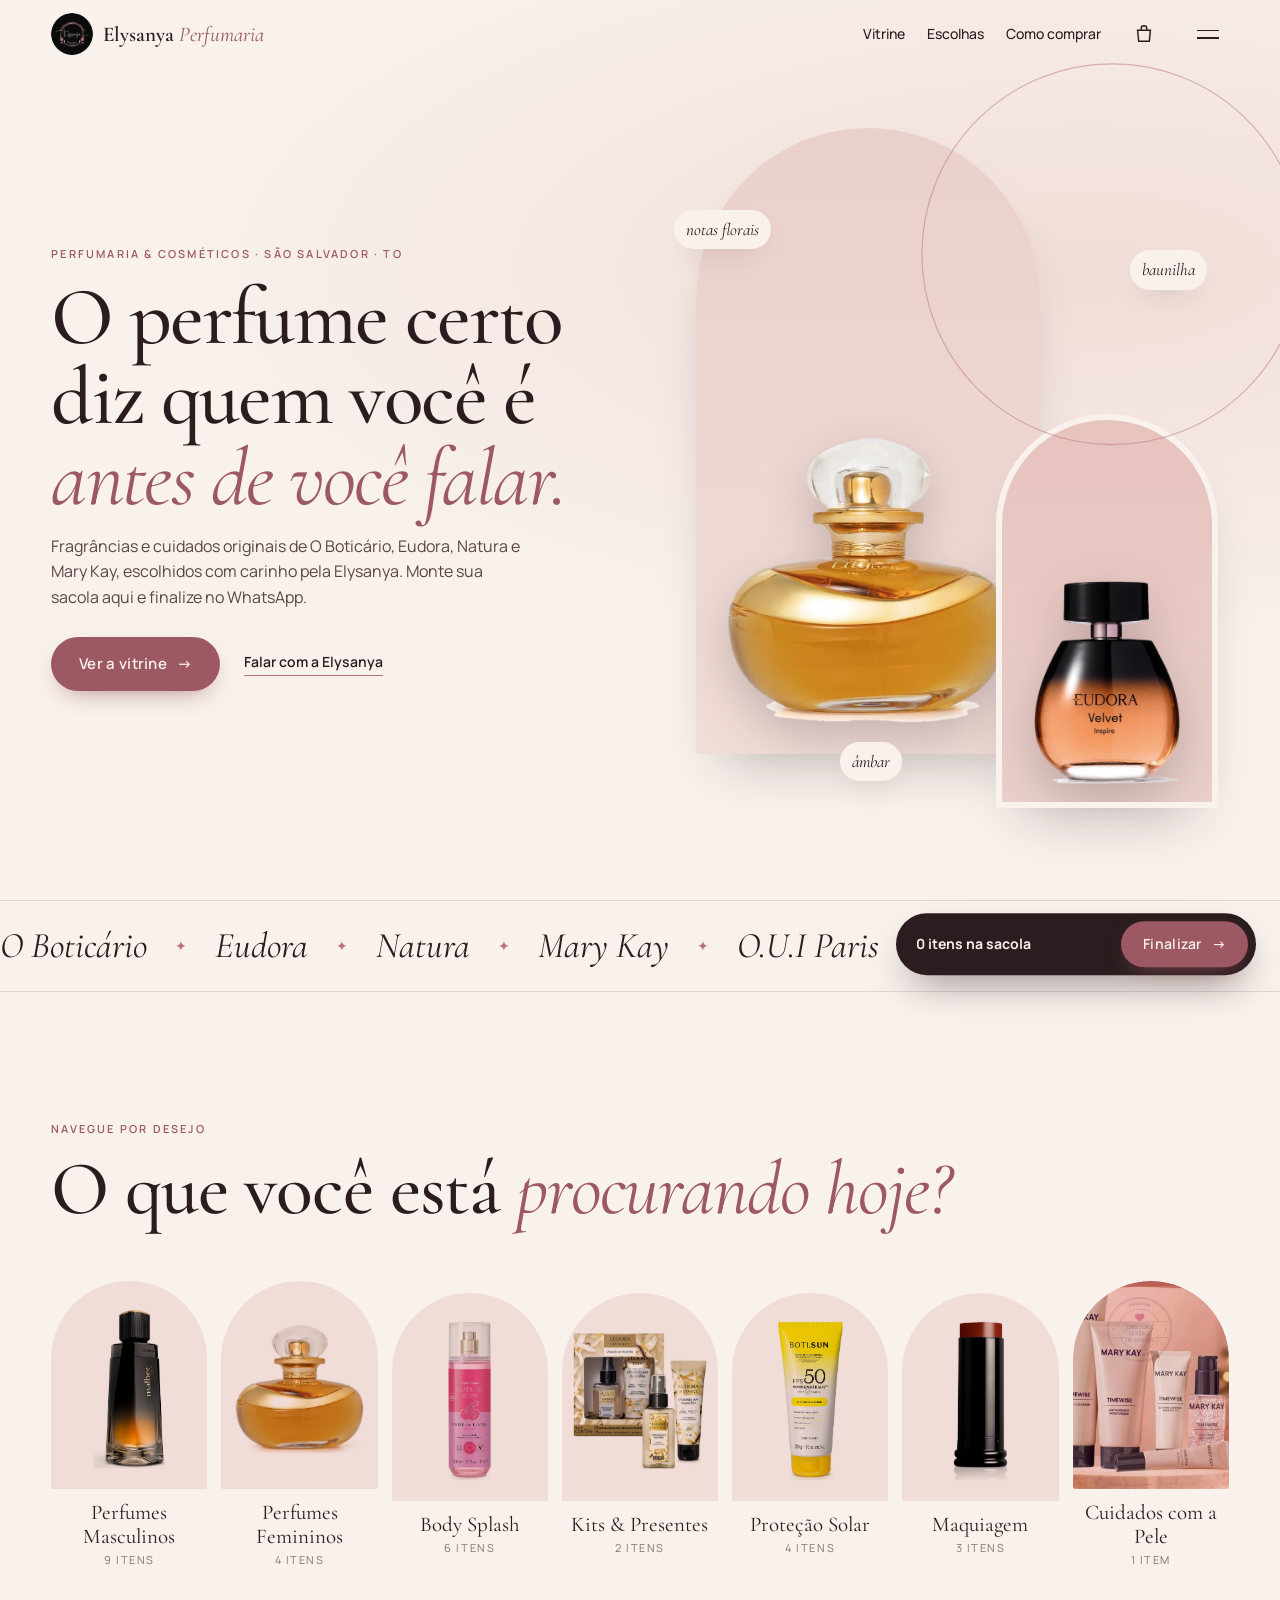
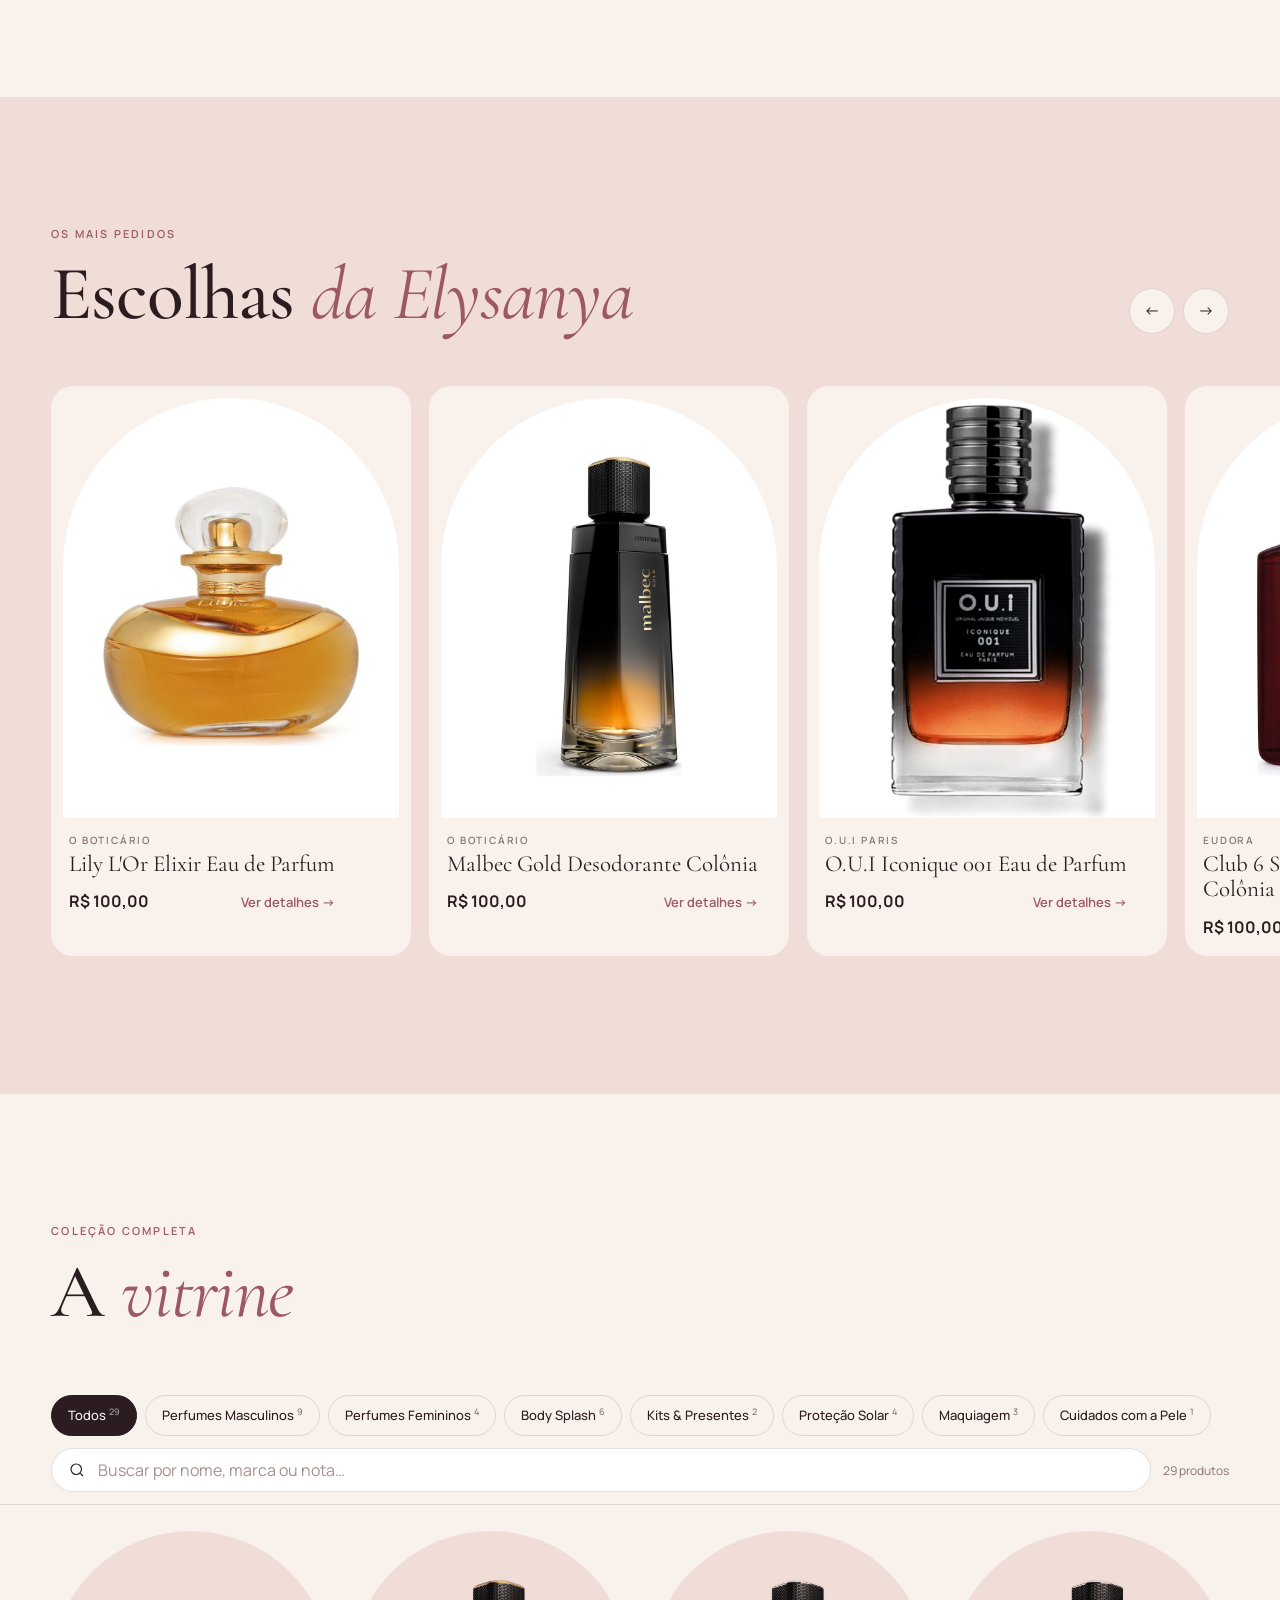
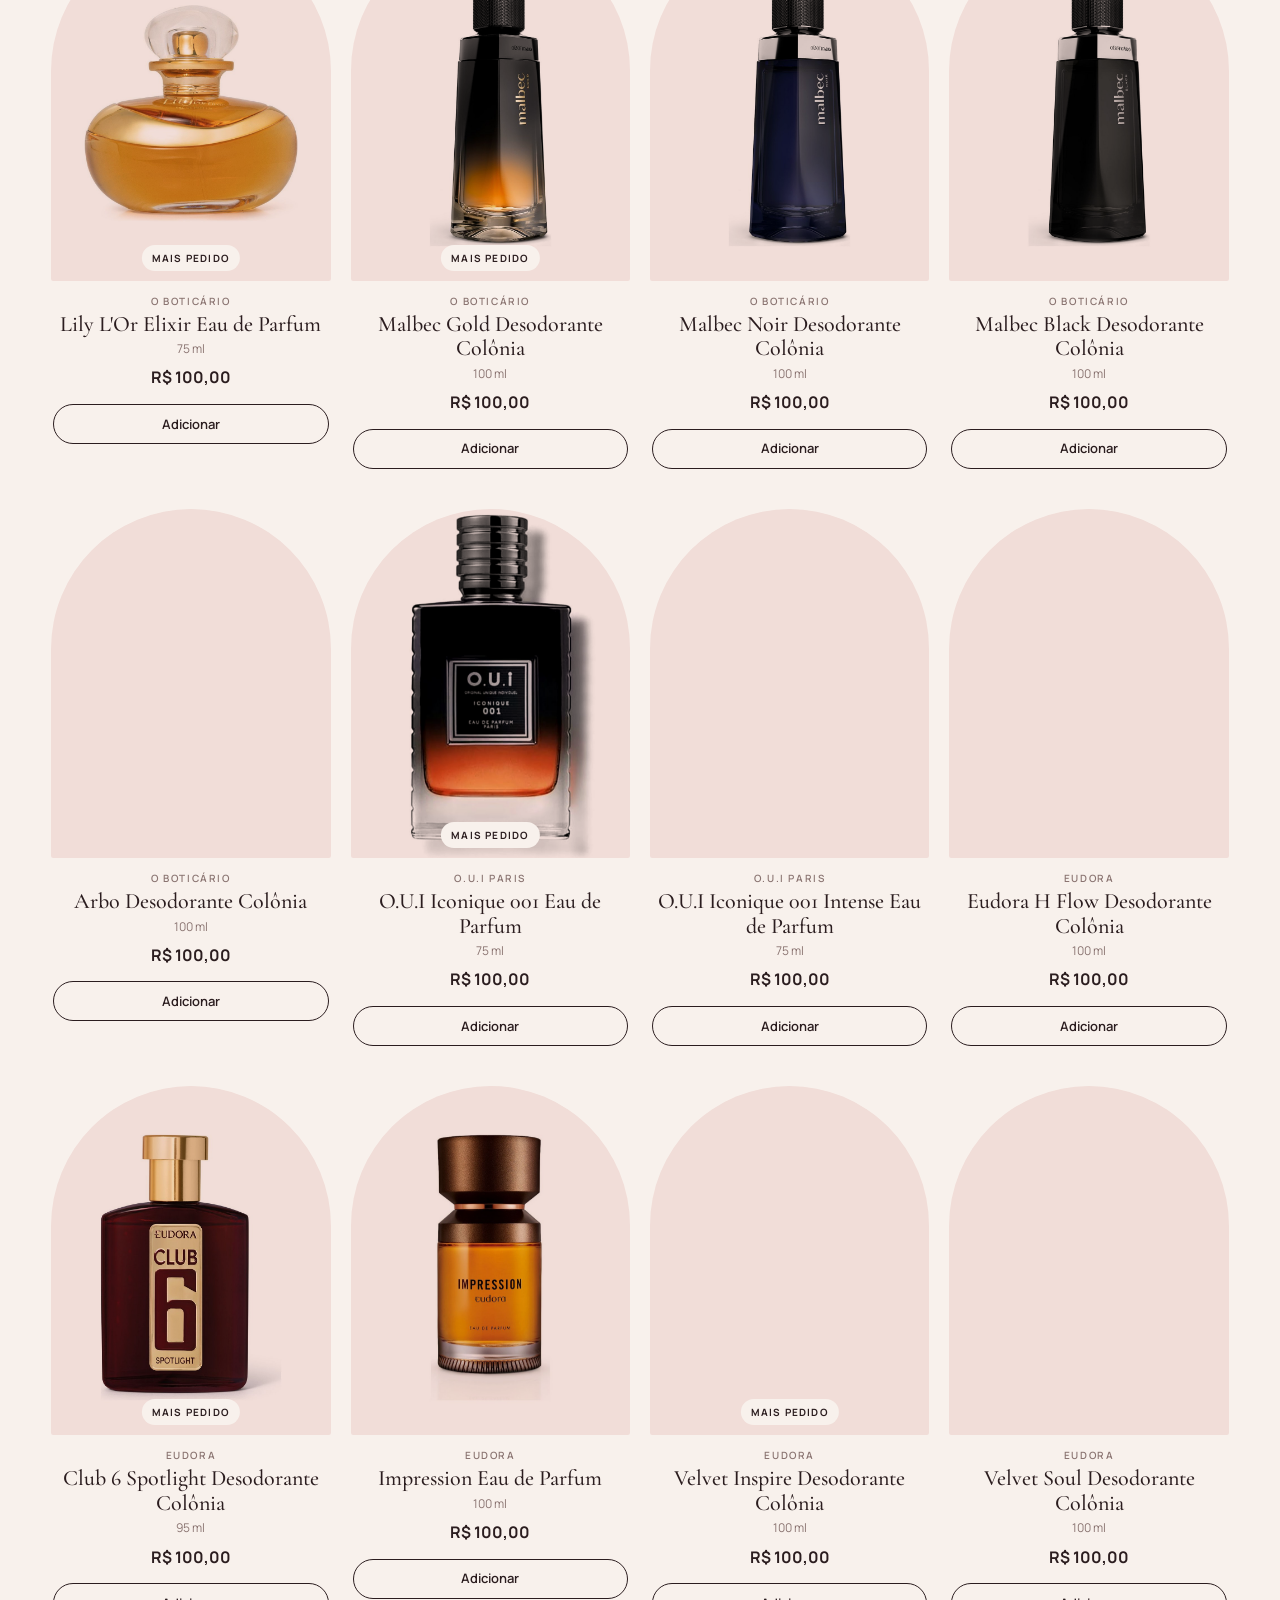
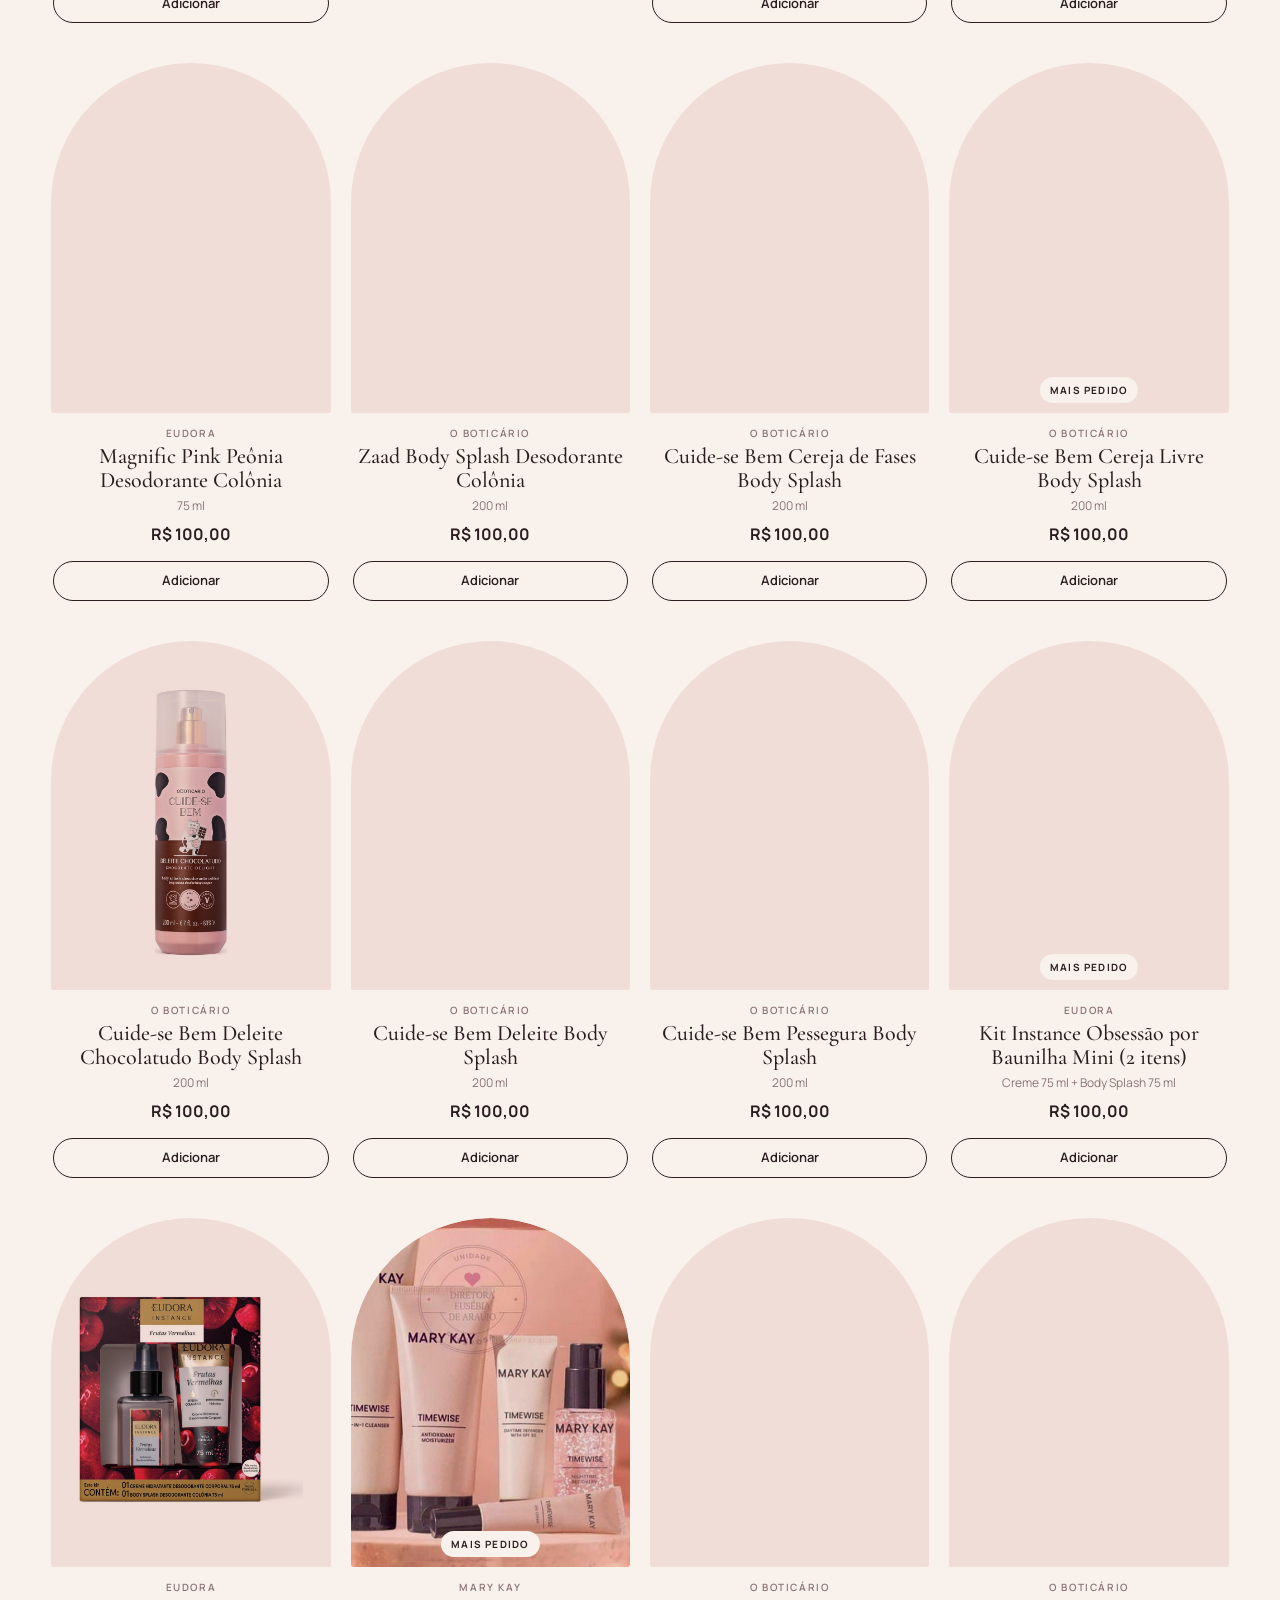
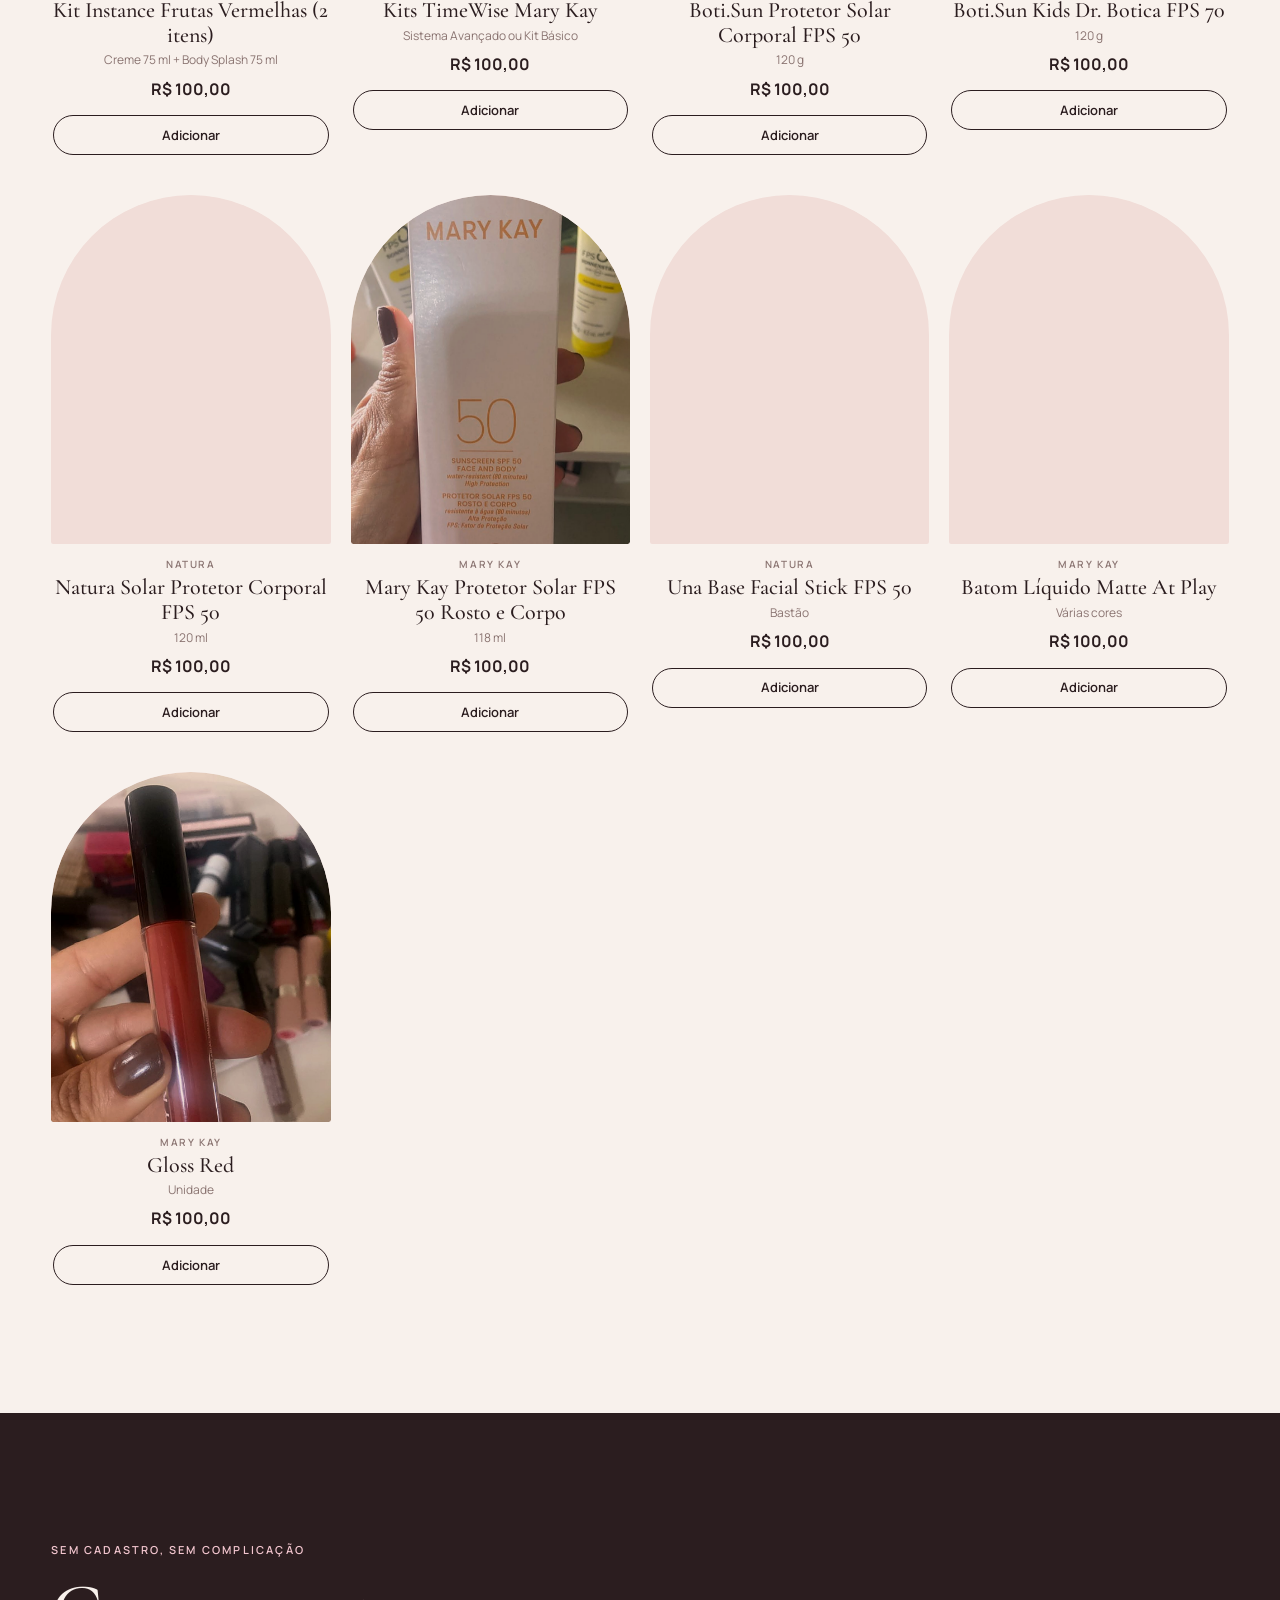
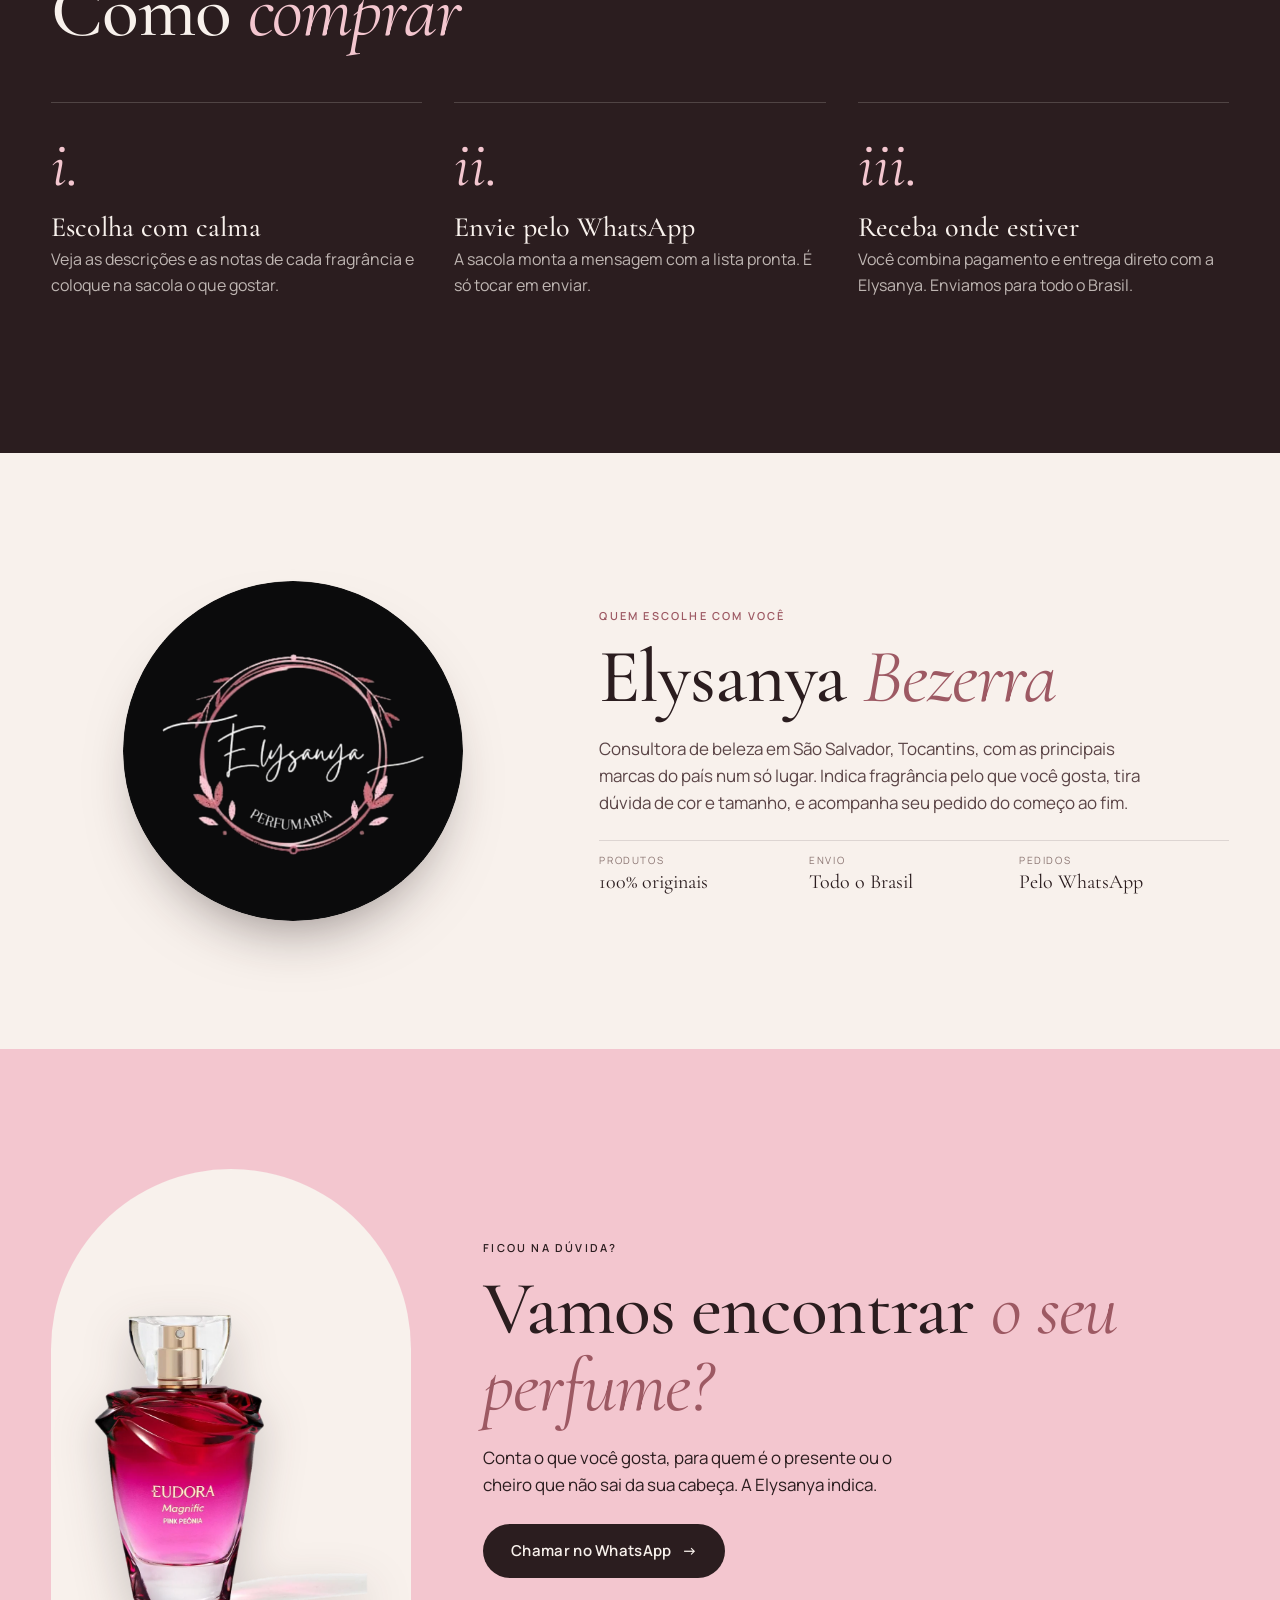
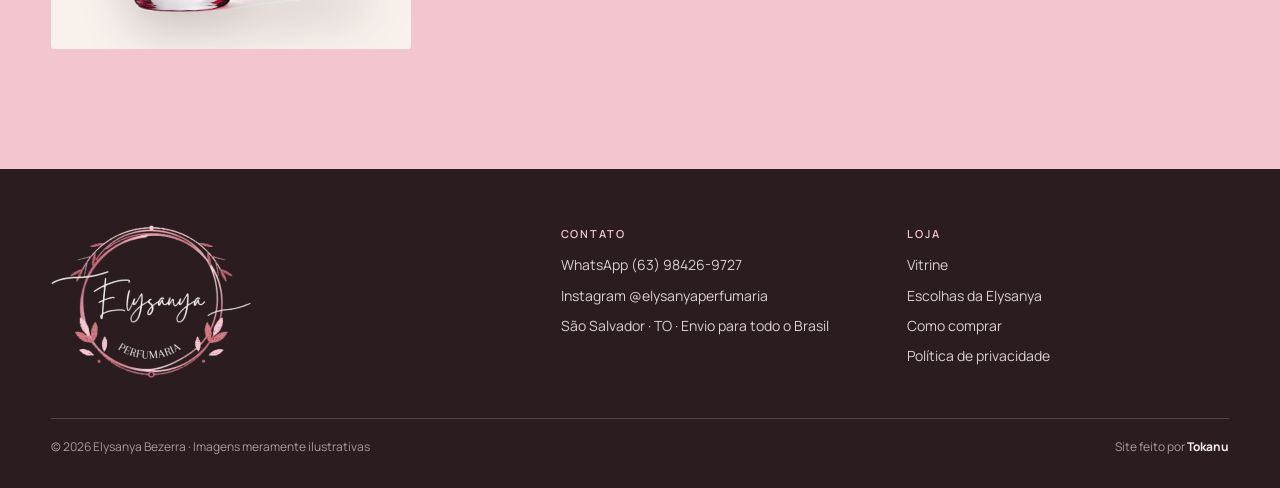
==== index.html @ 413f5e4c "Site Elysanya Perfumaria v2: visual Boutique Rosé Co-Authored-By: Claude Opus 5.5 <noreply@anthropic" ====
<!doctype html>
<html lang="pt-BR">
<head>
  <meta charset="utf-8">
  <meta name="viewport" content="width=device-width, initial-scale=1, viewport-fit=cover">
  <title>Elysanya Perfumaria · Perfumes & Cosméticos</title>
  <meta name="description" content="Perfumes e cosméticos originais O Boticário, Eudora, Natura, Mary Kay e O.U.I. Escolha na vitrine e finalize seu pedido pelo WhatsApp. São Salvador-TO, envio para todo o Brasil.">
  <meta name="theme-color" content="#f8f1ec">
  <meta property="og:title" content="Elysanya Perfumaria · Perfumes & Cosméticos">
  <meta property="og:description" content="Escolha na vitrine e finalize pelo WhatsApp. Envio para todo o Brasil.">
  <meta property="og:image" content="assets/logo/og.jpg">
  <meta property="og:type" content="website">
  <link rel="icon" href="assets/logo/selo-64.png" type="image/png">
  <link rel="apple-touch-icon" href="assets/logo/selo-180.png">
  <link rel="preconnect" href="https://fonts.googleapis.com">
  <link rel="preconnect" href="https://fonts.gstatic.com" crossorigin>
  <link href="https://fonts.googleapis.com/css2?family=Cormorant+Garamond:ital,wght@0,400;0,500;0,600;1,400;1,500&family=Manrope:wght@400;500;600;700&display=swap" rel="stylesheet">
  <link rel="stylesheet" href="assets/css/style.css?v=1">
</head>
<body>

  <!-- Abertura -->
  <div class="curtain" id="curtain" aria-hidden="true">
    <img src="assets/logo/selo-512.png" alt="" width="512" height="512">
  </div>

  <!-- Topo -->
  <header class="top" id="top">
    <a href="#inicio" class="top__brand" aria-label="Elysanya Perfumaria — início">
      <img src="assets/logo/selo-180.png" alt="" width="180" height="180">
      <span>Elysanya <em>Perfumaria</em></span>
    </a>
    <nav class="top__nav" aria-label="Principal">
      <a href="#vitrine" class="top__link top__desk">Vitrine</a>
      <a href="#escolhas" class="top__link top__desk">Escolhas</a>
      <a href="#como-comprar" class="top__link top__desk">Como comprar</a>
      <button class="top__bag" data-open-bag aria-label="Abrir sacola">
        <svg viewBox="0 0 24 24" fill="none" stroke="currentColor" stroke-width="1.6" aria-hidden="true"><path d="M5 8h14l-1.2 12H6.2z"/><path d="M9 8V6a3 3 0 0 1 6 0v2"/></svg>
        <span class="top__badge" data-bag-num>0</span>
      </button>
      <button class="top__menu" id="menuOpen" aria-expanded="false" aria-controls="menu" aria-label="Abrir menu"><span></span><span></span></button>
    </nav>
  </header>

  <!-- Menu -->
  <div class="menu" id="menu" aria-hidden="true">
    <div class="menu__inner">
      <ul class="menu__list">
        <li><a href="#vitrine" data-menu-link>Vitrine</a></li>
        <li><a href="#categorias" data-menu-link>Categorias</a></li>
        <li><a href="#escolhas" data-menu-link>Escolhas da Elysanya</a></li>
        <li><a href="#como-comprar" data-menu-link>Como comprar</a></li>
        <li><a href="#contato" data-menu-link>Contato</a></li>
      </ul>
      <div class="menu__foot">
        <a data-wa-link href="#" target="_blank" rel="noopener" class="pill pill--rose">WhatsApp</a>
        <a data-ig-link href="#" target="_blank" rel="noopener" class="pill pill--line">Instagram</a>
      </div>
    </div>
  </div>

  <main id="inicio">
    <!-- Hero -->
    <section class="hero" aria-label="Início">
      <div class="hero__text">
        <p class="eyebrow reveal">Perfumaria &amp; cosméticos · <span data-city></span></p>
        <h1 class="hero__title reveal">O perfume certo<br>diz quem você é <em>antes de você falar.</em></h1>
        <p class="hero__lead reveal">Fragrâncias e cuidados originais de O Boticário, Eudora, Natura e Mary Kay, escolhidos com carinho pela Elysanya. Monte sua sacola aqui e finalize no WhatsApp.</p>
        <div class="hero__cta reveal">
          <a href="#vitrine" class="pill pill--rose pill--lg">Ver a vitrine <span aria-hidden="true">→</span></a>
          <a data-wa-link href="#" target="_blank" rel="noopener" class="link-arrow">Falar com a Elysanya</a>
        </div>
      </div>

      <div class="hero__art" aria-hidden="true">
        <div class="arch arch--big" id="archBig">
          <img src="assets/hero/lily-lor.webp" alt="" width="764" height="773">
        </div>
        <div class="arch arch--small" id="archSmall">
          <img src="assets/hero/velvet-inspire.webp" alt="" width="693" height="954">
        </div>
        <span class="note note--1">notas florais</span>
        <span class="note note--2">baunilha</span>
        <span class="note note--3">âmbar</span>
        <svg class="hero__ring" viewBox="0 0 200 200"><circle cx="100" cy="100" r="98" fill="none" stroke="currentColor" stroke-width=".6"/></svg>
      </div>
    </section>

    <!-- Marcas -->
    <div class="brands" aria-label="Marcas">
      <div class="brands__track">
        <span>O Boticário</span><i>✦</i><span>Eudora</span><i>✦</i><span>Natura</span><i>✦</i><span>Mary Kay</span><i>✦</i><span>O.U.I Paris</span><i>✦</i>
        <span>O Boticário</span><i>✦</i><span>Eudora</span><i>✦</i><span>Natura</span><i>✦</i><span>Mary Kay</span><i>✦</i><span>O.U.I Paris</span><i>✦</i>
      </div>
    </div>

    <!-- Categorias -->
    <section class="section" id="categorias" aria-label="Categorias">
      <div class="head">
        <p class="eyebrow">Navegue por desejo</p>
        <h2 class="title reveal">O que você está <em>procurando hoje?</em></h2>
      </div>
      <div class="cats" id="cats"></div>
    </section>

    <!-- Escolhas -->
    <section class="section section--blush" id="escolhas" aria-label="Escolhas da Elysanya">
      <div class="head head--split">
        <div>
          <p class="eyebrow">Os mais pedidos</p>
          <h2 class="title reveal">Escolhas <em>da Elysanya</em></h2>
        </div>
        <div class="arrows">
          <button class="round" data-feat="-1" aria-label="Anterior">←</button>
          <button class="round" data-feat="1" aria-label="Próximo">→</button>
        </div>
      </div>
      <div class="picks" id="featured"></div>
    </section>

    <!-- Vitrine -->
    <section class="section" id="vitrine" aria-label="Vitrine">
      <div class="head">
        <p class="eyebrow">Coleção completa</p>
        <h2 class="title reveal">A <em>vitrine</em></h2>
      </div>

      <div class="filters" id="filters">
        <div class="chips" id="chips" role="tablist" aria-label="Categorias"></div>
        <div class="filters__row">
          <label class="search">
            <svg width="18" height="18" viewBox="0 0 24 24" fill="none" stroke="currentColor" stroke-width="1.6" aria-hidden="true"><circle cx="11" cy="11" r="7"/><path d="m20 20-3.5-3.5"/></svg>
            <span class="sr-only">Buscar produto</span>
            <input type="search" id="search" placeholder="Buscar por nome, marca ou nota…" autocomplete="off">
          </label>
          <span class="filters__count" id="count"></span>
        </div>
      </div>

      <div class="grid" id="grid" aria-live="polite"></div>
    </section>

    <!-- Como comprar -->
    <section class="section section--cocoa" id="como-comprar" aria-label="Como comprar">
      <div class="head">
        <p class="eyebrow">Sem cadastro, sem complicação</p>
        <h2 class="title reveal">Como <em>comprar</em></h2>
      </div>
      <ol class="steps">
        <li class="step reveal"><span class="step__n">i.</span><h3>Escolha com calma</h3><p>Veja as descrições e as notas de cada fragrância e coloque na sacola o que gostar.</p></li>
        <li class="step reveal"><span class="step__n">ii.</span><h3>Envie pelo WhatsApp</h3><p>A sacola monta a mensagem com a lista pronta. É só tocar em enviar.</p></li>
        <li class="step reveal"><span class="step__n">iii.</span><h3>Receba onde estiver</h3><p>Você combina pagamento e entrega direto com a Elysanya. Enviamos para todo o Brasil.</p></li>
      </ol>
    </section>

    <!-- Sobre -->
    <section class="section about" id="sobre" aria-label="Sobre">
      <div class="about__seal reveal">
        <img src="assets/logo/selo-512.png" alt="Selo Elysanya Perfumaria" width="512" height="512" loading="lazy">
      </div>
      <div class="about__text">
        <p class="eyebrow">Quem escolhe com você</p>
        <h2 class="title reveal">Elysanya <em>Bezerra</em></h2>
        <p class="reveal">Consultora de beleza em São Salvador, Tocantins, com as principais marcas do país num só lugar. Indica fragrância pelo que você gosta, tira dúvida de cor e tamanho, e acompanha seu pedido do começo ao fim.</p>
        <ul class="facts reveal">
          <li><span>Produtos</span>100% originais</li>
          <li><span>Envio</span>Todo o Brasil</li>
          <li><span>Pedidos</span>Pelo WhatsApp</li>
        </ul>
      </div>
    </section>

    <!-- Contato -->
    <section class="cta" id="contato" aria-label="Contato">
      <div class="cta__arch" aria-hidden="true"><img src="assets/hero/magnific-pink.webp" alt="" width="764" height="833" loading="lazy"></div>
      <div class="cta__text">
        <p class="eyebrow">Ficou na dúvida?</p>
        <h2 class="title">Vamos encontrar <em>o seu perfume?</em></h2>
        <p>Conta o que você gosta, para quem é o presente ou o cheiro que não sai da sua cabeça. A Elysanya indica.</p>
        <a data-wa-link href="#" target="_blank" rel="noopener" class="pill pill--cocoa pill--lg">Chamar no WhatsApp <span aria-hidden="true">→</span></a>
      </div>
    </section>
  </main>

  <footer class="footer">
    <div class="footer__top">
      <img class="footer__logo" src="assets/logo/logo-claro.png" alt="Elysanya Perfumaria" width="790" height="606" loading="lazy">
      <div class="footer__cols">
        <div>
          <h4>Contato</h4>
          <a data-wa-link href="#" target="_blank" rel="noopener">WhatsApp <span data-wa-display></span></a>
          <a data-ig-link href="#" target="_blank" rel="noopener">Instagram @elysanyaperfumaria</a>
          <p><span data-city></span> · Envio para todo o Brasil</p>
        </div>
        <div>
          <h4>Loja</h4>
          <a href="#vitrine">Vitrine</a>
          <a href="#escolhas">Escolhas da Elysanya</a>
          <a href="#como-comprar">Como comprar</a>
          <a href="privacidade.html">Política de privacidade</a>
        </div>
      </div>
    </div>
    <div class="footer__base">
      <span>© <span id="year"></span> Elysanya Bezerra · Imagens meramente ilustrativas</span>
      <span>Site feito por <strong>Tokanu</strong></span>
    </div>
  </footer>

  <!-- Painéis -->
  <div class="overlay" id="overlay"></div>

  <aside class="sheet sheet--product" id="productSheet" role="dialog" aria-modal="true" aria-label="Detalhes do produto">
    <div class="sheet__grip" aria-hidden="true"></div>
    <div class="sheet__bar">
      <span class="sheet__counter" id="pdCounter"></span>
      <button class="sheet__close" data-close aria-label="Fechar">✕</button>
    </div>
    <div class="sheet__scroll" id="pdContent"></div>
  </aside>

  <aside class="sheet sheet--bag" id="bagSheet" role="dialog" aria-modal="true" aria-label="Sacola">
    <div class="sheet__grip" aria-hidden="true"></div>
    <div class="sheet__bar">
      <span class="sheet__title">Sua sacola <small data-bag-count>(0)</small></span>
      <button class="sheet__close" data-close aria-label="Fechar">✕</button>
    </div>
    <div class="sheet__scroll" id="bagContent"></div>
    <div class="bag__foot" id="bagFoot">
      <div class="bag__total"><span>Total estimado</span><strong id="bagTotal">R$ 0,00</strong></div>
      <div class="fields">
        <label class="field"><span>Seu nome</span><input id="custName" autocomplete="name" placeholder="Opcional"></label>
        <label class="field"><span>Cidade / UF</span><input id="custCity" autocomplete="address-level2" placeholder="Opcional"></label>
      </div>
      <button class="pill pill--rose pill--lg pill--block" id="checkout">Finalizar no WhatsApp <span aria-hidden="true">→</span></button>
      <p class="fine">Nada é cobrado aqui. O pedido vai como mensagem para a Elysanya, que confirma valores, pagamento e entrega. <a href="privacidade.html">Privacidade</a></p>
    </div>
  </aside>

  <div class="floatbag" id="floatbar">
    <button data-open-bag class="floatbag__info">
      <span class="floatbag__count" id="fbCount">0 itens</span>
      <span class="floatbag__total" id="fbTotal"></span>
    </button>
    <button class="pill pill--rose" id="fbGo">Finalizar <span aria-hidden="true">→</span></button>
  </div>

  <a class="wa-fab" id="waFab" data-wa-link href="#" target="_blank" rel="noopener" aria-label="Falar no WhatsApp">
    <svg viewBox="0 0 24 24" fill="currentColor" aria-hidden="true"><path d="M17.47 14.38c-.3-.15-1.76-.87-2.03-.97-.27-.1-.47-.15-.67.15-.2.3-.77.97-.94 1.17-.17.2-.35.22-.64.07-.3-.15-1.26-.46-2.4-1.48-.89-.79-1.49-1.77-1.66-2.07-.17-.3-.02-.46.13-.6.13-.14.3-.35.45-.52.15-.17.2-.3.3-.5.1-.2.05-.37-.03-.52-.07-.15-.67-1.610-.92-2.2-.24-.58-.49-.5-.67-.51h-.57c-.2 0-.52.07-.79.37-.27.3-1.04 1.02-1.04 2.48s1.07 2.88 1.21 3.08c.15.2 2.1 3.2 5.08 4.49.71.31 1.26.49 1.69.63.71.22 1.36.19 1.87.12.57-.09 1.76-.72 2.01-1.41.25-.7.25-1.29.17-1.41-.07-.13-.27-.2-.57-.35M12.05 21.5h-.01a9.43 9.43 0 0 1-4.8-1.32l-.35-.2-3.56.93.95-3.47-.22-.36a9.4 9.4 0 0 1-1.44-5.01c0-5.2 4.23-9.43 9.44-9.43 2.52 0 4.89.98 6.67 2.77a9.37 9.37 0 0 1 2.76 6.67c0 5.2-4.24 9.43-9.44 9.43m8.03-17.46A11.27 11.27 0 0 0 12.05.72C5.79.72.7 5.8.7 12.06c0 2 .52 3.950 1.52 5.67L.6 23.6l6.02-1.58a11.3 11.3 0 0 0 5.42 1.38h.01c6.25 0 11.34-5.09 11.35-11.34 0-3.03-1.18-5.88-3.32-8.02"/></svg>
  </a>

  <div class="toast" id="toast" role="status" aria-live="polite"></div>

  <script src="assets/js/config.js?v=1"></script>
  <script src="assets/js/app.js?v=1"></script>
</body>
</html>
---- assets/css/style.css ----
/* =========================================================
   ELYSANYA PERFUMARIA — v2 "Boutique Rosé"
   Creme + blush + cacau, rosé da logo, serifada elegante, molduras em arco
   ========================================================= */
:root {
  --cream: #f8f1ec;
  --cream-2: #f3e8e1;
  --blush: #f1ddd8;
  --blush-2: #ead0ca;
  --rose: #9d5963;       /* botões (contraste 4.5 com texto claro) */
  --rose-mid: #b8737c;   /* aro da logo */
  --rose-light: #f3c6cf; /* folhas da logo */
  --cocoa: #2b1d1f;
  --cocoa-2: #3a2a2c;
  --text: #2b1d1f;
  --muted: #8a7471;
  --line: rgba(43, 29, 31, 0.13);
  --line-light: rgba(248, 241, 236, 0.18);

  --serif: "Cormorant Garamond", "Times New Roman", serif;
  --sans: "Manrope", "Helvetica Neue", Arial, sans-serif;

  --gutter: clamp(16px, 4vw, 56px);
  --radius: 22px;
  --ease: cubic-bezier(0.22, 1, 0.36, 1);
  --top-h: 68px;
}

*, *::before, *::after { box-sizing: border-box; }
html { -webkit-text-size-adjust: 100%; scroll-behavior: smooth; scroll-padding-top: var(--top-h); }
body {
  margin: 0; background: var(--cream); color: var(--text);
  font-family: var(--sans); font-size: 16px; line-height: 1.6;
  -webkit-font-smoothing: antialiased; overflow-x: hidden;
}
body.is-locked { overflow: hidden; }
img { display: block; max-width: 100%; height: auto; }
a { color: inherit; text-decoration: none; }
button { font: inherit; color: inherit; background: none; border: 0; padding: 0; cursor: pointer; }
input, textarea, select { font: inherit; color: inherit; }
::selection { background: var(--rose-light); color: var(--cocoa); }
.sr-only { position: absolute; width: 1px; height: 1px; overflow: hidden; clip: rect(0 0 0 0); white-space: nowrap; }

/* ---------- Tipografia ---------- */
.eyebrow {
  margin: 0 0 14px; font-size: 11px; font-weight: 600;
  letter-spacing: .2em; text-transform: uppercase; color: var(--rose);
}
.title {
  margin: 0; font-family: var(--serif); font-weight: 500;
  font-size: clamp(38px, 7vw, 76px); line-height: 1.02; letter-spacing: -0.015em;
}
.title em, .hero__title em { font-style: italic; color: var(--rose); font-weight: 400; }

/* ---------- Botões ---------- */
.pill {
  display: inline-flex; align-items: center; justify-content: center; gap: 10px;
  min-height: 46px; padding: 0 22px; border-radius: 999px;
  font-weight: 600; font-size: 14px; letter-spacing: .02em;
  transition: background .3s, color .3s, transform .3s var(--ease), box-shadow .3s;
}
.pill:active { transform: scale(.97); }
.pill--rose { background: var(--rose); color: var(--cream); box-shadow: 0 10px 24px -12px rgba(157, 89, 99, .8); }
.pill--rose:hover { background: var(--cocoa); }
.pill--cocoa { background: var(--cocoa); color: var(--cream); }
.pill--cocoa:hover { background: var(--rose); }
.pill--line { border: 1px solid currentColor; }
.pill--lg { min-height: 54px; padding: 0 28px; font-size: 15px; }
.pill--block { width: 100%; }
.pill[disabled] { opacity: .45; pointer-events: none; }
.link-arrow { font-weight: 600; font-size: 14px; border-bottom: 1px solid var(--rose-mid); padding-bottom: 2px; }
.link-arrow:hover { color: var(--rose); }
.round {
  width: 46px; height: 46px; border-radius: 50%; border: 1px solid var(--line);
  display: grid; place-items: center; background: var(--cream); transition: background .3s, color .3s;
}
.round:hover { background: var(--cocoa); color: var(--cream); }

/* ---------- Abertura ---------- */
.curtain {
  position: fixed; inset: 0; z-index: 200; background: var(--cream);
  display: grid; place-items: center;
  transition: opacity .8s var(--ease) .1s, visibility .8s;
}
.curtain img { width: 120px; height: 120px; border-radius: 50%; animation: seal 1.1s var(--ease) both; }
@keyframes seal { from { transform: scale(.7) rotate(-20deg); opacity: 0; } to { transform: none; opacity: 1; } }
.is-ready .curtain { opacity: 0; visibility: hidden; }

/* ---------- Topo ---------- */
.top {
  position: fixed; inset: 0 0 auto; z-index: 60; height: var(--top-h);
  display: flex; align-items: center; justify-content: space-between; gap: 12px;
  padding: 0 var(--gutter);
  transition: background .4s, box-shadow .4s, transform .5s var(--ease);
}
.top.is-solid { background: rgba(248, 241, 236, .9); -webkit-backdrop-filter: blur(12px); backdrop-filter: blur(12px); box-shadow: 0 1px 0 var(--line); }
.top.is-hidden { transform: translateY(-100%); }
.top__brand { display: inline-flex; align-items: center; gap: 10px; }
.top__brand img { width: 42px; height: 42px; border-radius: 50%; }
.top__brand span { font-family: var(--serif); font-size: 21px; font-weight: 600; line-height: 1; }
.top__brand em { font-style: italic; font-weight: 400; color: var(--rose); }
.top__nav { display: flex; align-items: center; gap: 22px; }
.top__link { font-size: 14px; font-weight: 500; position: relative; }
.top__link::after { content: ""; position: absolute; left: 0; right: 0; bottom: -4px; height: 1px; background: var(--rose); transform: scaleX(0); transition: transform .4s var(--ease); }
.top__link:hover::after { transform: scaleX(1); }
.top__desk { display: none; }
@media (min-width: 960px) { .top__desk { display: inline; } }
.top__bag { position: relative; width: 42px; height: 42px; display: grid; place-items: center; border-radius: 50%; }
.top__bag svg { width: 22px; height: 22px; }
.top__badge {
  position: absolute; top: 2px; right: 0; min-width: 18px; height: 18px; padding: 0 5px;
  border-radius: 9px; background: var(--rose); color: var(--cream);
  font-size: 10px; font-weight: 700; display: grid; place-items: center;
  transform: scale(0); transition: transform .4s var(--ease);
}
.top__badge.is-on { transform: scale(1); }
.top__badge.is-bump { animation: bump .5s var(--ease); }
@keyframes bump { 40% { transform: scale(1.35); } }
.top__menu { width: 42px; height: 42px; display: grid; place-content: center; gap: 6px; }
.top__menu span { display: block; width: 22px; height: 1.5px; background: currentColor; transition: transform .4s var(--ease); }
.menu-open .top__menu span:first-child { transform: translateY(3.75px) rotate(45deg); }
.menu-open .top__menu span:last-child { transform: translateY(-3.75px) rotate(-45deg); }
@media (max-width: 420px) { .top__brand span { font-size: 18px; } .top__brand img { width: 38px; height: 38px; } }

/* ---------- Menu ---------- */
.menu {
  position: fixed; inset: 0; z-index: 55; background: var(--blush);
  padding: calc(var(--top-h) + 20px) var(--gutter) 32px;
  opacity: 0; visibility: hidden; transition: opacity .5s var(--ease), visibility .5s;
}
.menu.is-open { opacity: 1; visibility: visible; }
.menu__inner { height: 100%; display: flex; flex-direction: column; justify-content: space-between; max-width: 900px; }
.menu__list { list-style: none; margin: 0; padding: 0; }
.menu__list li { border-bottom: 1px solid var(--line); overflow: hidden; }
.menu__list a {
  display: block; padding: 12px 0; font-family: var(--serif); font-size: clamp(34px, 9vw, 64px); line-height: 1.1;
  transform: translateY(100%); transition: transform .8s var(--ease), color .3s;
}
.menu.is-open .menu__list a { transform: none; }
.menu__list li:nth-child(2) a { transition-delay: .05s; }
.menu__list li:nth-child(3) a { transition-delay: .1s; }
.menu__list li:nth-child(4) a { transition-delay: .15s; }
.menu__list li:nth-child(5) a { transition-delay: .2s; }
.menu__list a:hover { color: var(--rose); font-style: italic; }
.menu__foot { display: flex; gap: 10px; flex-wrap: wrap; }

/* ---------- Hero ---------- */
.hero {
  min-height: 100svh; display: grid; gap: 22px; align-content: center; align-items: center;
  padding: calc(var(--top-h) + 8px) var(--gutter) 40px;
  background: radial-gradient(120% 70% at 85% 30%, var(--blush) 0%, var(--cream) 60%);
  overflow: hidden;
}
.hero__title { margin: 0 0 16px; font-family: var(--serif); font-weight: 500; font-size: clamp(38px, 10.5vw, 92px); line-height: .98; letter-spacing: -0.02em; }
.hero__lead { margin: 0 0 26px; max-width: 470px; color: #5b4547; font-size: 16px; }
.hero__cta { display: flex; flex-wrap: wrap; align-items: center; gap: 18px 24px; }

.hero__art { position: relative; height: 44svh; min-height: 300px; max-height: 420px; order: -1; }
.arch {
  position: absolute; overflow: hidden; border-radius: 999px 999px 24px 24px;
  background: linear-gradient(180deg, var(--blush-2), var(--blush));
  display: flex; align-items: flex-end; justify-content: center;
  box-shadow: 0 30px 60px -30px rgba(43, 29, 31, .35);
  will-change: transform;
}
.arch img { width: 82%; height: auto; margin-bottom: 9%; filter: drop-shadow(0 18px 24px rgba(43, 29, 31, .22)); transition: transform 1.2s var(--ease); }
.arch--big { left: 4%; top: 0; width: 62%; height: 92%; }
.arch--small { right: 2%; bottom: 0; width: 40%; height: 58%; background: linear-gradient(180deg, #e7c3be, var(--blush-2)); border: 6px solid var(--cream); }
.arch--small img { width: 70%; }
.note {
  position: absolute; z-index: 2; padding: 6px 12px; border-radius: 999px;
  background: var(--cream); font-family: var(--serif); font-style: italic; font-size: 17px; color: var(--cocoa);
  box-shadow: 0 12px 30px -16px rgba(43, 29, 31, .4);
  animation: float 6s ease-in-out infinite;
}
.note--1 { left: 0; top: 12%; }
.note--2 { right: 4%; top: 18%; animation-delay: -2s; }
.note--3 { left: 30%; bottom: 4%; animation-delay: -4s; }
@keyframes float { 50% { transform: translateY(-8px); } }
.hero__ring { position: absolute; right: -14%; top: -10%; width: 70%; color: var(--rose-mid); opacity: .5; pointer-events: none; }

@media (min-width: 960px) {
  .hero { grid-template-columns: 1.05fr 1fr; gap: 40px; }
  .hero__art { order: 0; height: min(78svh, 680px); max-height: none; }
  .hero__title { font-size: clamp(56px, 6.4vw, 104px); }
}

/* Revelar */
.reveal { opacity: 0; transform: translateY(24px); transition: opacity 1s var(--ease), transform 1s var(--ease); }
.reveal.is-in { opacity: 1; transform: none; }

/* ---------- Marcas ---------- */
.brands { border-block: 1px solid var(--line); overflow: hidden; white-space: nowrap; padding: 16px 0; background: var(--cream); }
.brands__track { display: inline-flex; align-items: center; gap: 28px; animation: marquee 30s linear infinite; padding-right: 28px; }
.brands__track span { font-family: var(--serif); font-style: italic; font-size: clamp(24px, 4vw, 36px); }
.brands__track i { font-style: normal; color: var(--rose-mid); font-size: 14px; }
@keyframes marquee { to { transform: translateX(-50%); } }

/* ---------- Seções ---------- */
.section { padding: clamp(64px, 10vw, 128px) var(--gutter); }
.section--blush { background: var(--blush); }
.section--cocoa { background: var(--cocoa); color: var(--cream); }
.section--cocoa .eyebrow { color: var(--rose-light); }
.section--cocoa .title em { color: var(--rose-light); }
.head { margin-bottom: clamp(28px, 5vw, 52px); max-width: 900px; }
.head--split { display: flex; justify-content: space-between; align-items: flex-end; gap: 16px; max-width: none; }
.arrows { display: flex; gap: 8px; flex: none; }

/* ---------- Categorias ---------- */
.cats {
  display: grid; grid-auto-flow: column; grid-auto-columns: 42%;
  gap: 14px; overflow-x: auto; scroll-snap-type: x mandatory; scrollbar-width: none;
  margin: 0 calc(var(--gutter) * -1); padding: 4px var(--gutter) 8px; scroll-padding-inline: var(--gutter);
}
.cats::-webkit-scrollbar { display: none; }
.cat { scroll-snap-align: start; text-align: center; }
.cat__arch {
  display: block; aspect-ratio: 3 / 4; border-radius: 999px 999px 18px 18px; overflow: hidden;
  background: var(--blush); position: relative; transition: background .4s;
}
.cat__arch img { width: 100%; height: 100%; object-fit: cover; mix-blend-mode: multiply; transition: transform 1s var(--ease); }
.cat:hover .cat__arch img { transform: scale(1.06); }
.cat:hover .cat__arch { background: var(--blush-2); }
.cat__name { display: block; margin-top: 12px; font-family: var(--serif); font-size: 21px; line-height: 1.15; }
.cat__count { display: block; font-size: 11px; letter-spacing: .14em; text-transform: uppercase; color: var(--muted); margin-top: 2px; }
@media (min-width: 700px) { .cats { grid-auto-columns: 26%; } }
@media (min-width: 1100px) { .cats { grid-auto-flow: row; grid-template-columns: repeat(7, 1fr); overflow: visible; margin: 0; padding: 0; } }

/* ---------- Escolhas ---------- */
.picks {
  display: grid; grid-auto-flow: column; grid-auto-columns: min(80vw, 360px);
  gap: 18px; overflow-x: auto; scroll-snap-type: x mandatory; scrollbar-width: none;
  margin: 0 calc(var(--gutter) * -1); padding: 0 var(--gutter) 10px; scroll-padding-inline: var(--gutter);
}
.picks::-webkit-scrollbar { display: none; }
.pick { scroll-snap-align: start; text-align: left; background: var(--cream); border-radius: var(--radius); padding: 12px; display: flex; flex-direction: column; }
.pick__img { display: block; aspect-ratio: 4 / 5; border-radius: 999px 999px 14px 14px; overflow: hidden; background: #fff; }
.pick__img img { width: 100%; height: 100%; object-fit: cover; transition: transform 1.2s var(--ease); }
.pick:hover .pick__img img { transform: scale(1.05); }
.pick__body { padding: 14px 6px 4px; display: grid; gap: 4px; }
.pick__brand { font-size: 10px; letter-spacing: .18em; text-transform: uppercase; color: var(--muted); font-weight: 600; }
.pick__name { font-family: var(--serif); font-size: 23px; line-height: 1.1; }
.pick__foot { display: flex; justify-content: space-between; align-items: center; margin-top: 8px; }
.pick__price { font-weight: 700; }
.pick__go { font-size: 13px; font-weight: 600; color: var(--rose); }

/* ---------- Filtros ---------- */
.filters {
  position: sticky; top: var(--top-h); z-index: 30;
  margin: 0 calc(var(--gutter) * -1) 26px; padding: 10px var(--gutter) 12px;
  background: rgba(248, 241, 236, .94); -webkit-backdrop-filter: blur(10px); backdrop-filter: blur(10px);
  border-bottom: 1px solid var(--line);
  transition: top .5s var(--ease);
}
.top.is-hidden ~ main .filters { top: 0; }
.chips { display: flex; gap: 8px; overflow-x: auto; scrollbar-width: none; margin: 0 calc(var(--gutter) * -1); padding: 2px var(--gutter); }
.chips::-webkit-scrollbar { display: none; }
.chip {
  flex: none; padding: 9px 16px; border-radius: 999px; border: 1px solid var(--line);
  font-size: 13px; font-weight: 500; white-space: nowrap; background: transparent;
  transition: background .3s, color .3s, border-color .3s;
}
.chip:hover { border-color: var(--rose-mid); }
.chip.is-active { background: var(--cocoa); color: var(--cream); border-color: var(--cocoa); }
.chip sup { font-size: 9px; margin-left: 3px; opacity: .6; }
.filters__row { display: flex; align-items: center; gap: 12px; margin-top: 10px; }
.search {
  flex: 1; display: flex; align-items: center; gap: 10px;
  background: #fff; border-radius: 999px; padding: 0 16px; height: 44px; border: 1px solid var(--line);
}
.search input { flex: 1; min-width: 0; border: 0; outline: none; background: transparent; font-size: 16px; }
.search input::placeholder { color: #a8908d; }
.search:focus-within { border-color: var(--rose-mid); }
.filters__count { font-size: 12px; color: var(--muted); white-space: nowrap; }

/* ---------- Grade de produtos ---------- */
.grid { display: grid; grid-template-columns: repeat(2, minmax(0, 1fr)); gap: 26px 12px; }
@media (min-width: 720px) { .grid { grid-template-columns: repeat(3, minmax(0, 1fr)); gap: 40px 20px; } }
@media (min-width: 1180px) { .grid { grid-template-columns: repeat(4, minmax(0, 1fr)); } }
.card { display: flex; flex-direction: column; }
.card__media {
  position: relative; width: 100%; aspect-ratio: 4 / 5; overflow: hidden;
  border-radius: 999px 999px 16px 16px; background: var(--blush);
}
.card__media img { width: 100%; height: 100%; object-fit: cover; mix-blend-mode: multiply; transition: transform 1.1s var(--ease), opacity .5s; }
.card__media img[data-loaded="0"] { opacity: 0; }
.card:hover .card__media img { transform: scale(1.05); }
.card__tag {
  position: absolute; left: 50%; bottom: 10px; transform: translateX(-50%);
  padding: 5px 10px; border-radius: 999px; background: var(--cream);
  font-size: 10px; font-weight: 700; letter-spacing: .12em; text-transform: uppercase; white-space: nowrap;
}
.card__tag--off { background: var(--cocoa); color: var(--cream); }
.card__body { padding: 12px 2px 0; display: flex; flex-direction: column; gap: 3px; flex: 1; text-align: center; }
.card__brand { font-size: 10px; letter-spacing: .16em; text-transform: uppercase; color: var(--muted); font-weight: 600; }
.card__name { margin: 0; font-family: var(--serif); font-weight: 500; font-size: 19px; line-height: 1.12; }
.card__name button { text-align: center; }
.card__vol { font-size: 12px; color: var(--muted); }
.card__price { font-weight: 700; margin-top: 4px; }
.card__add {
  margin-top: 10px; min-height: 40px; border-radius: 999px; border: 1px solid var(--cocoa);
  font-size: 13px; font-weight: 600; transition: background .3s, color .3s, border-color .3s;
}
.card__add:hover { background: var(--cocoa); color: var(--cream); }
.card__add.is-added { background: var(--rose); border-color: var(--rose); color: var(--cream); }
.card.is-off .card__media img { filter: grayscale(.9); opacity: .6; }
@media (min-width: 720px) { .card__name { font-size: 22px; } }
.empty { grid-column: 1 / -1; text-align: center; color: var(--muted); padding: 50px 0; }
.empty a { color: var(--rose); text-decoration: underline; }

/* ---------- Como comprar ---------- */
.steps { list-style: none; margin: 0; padding: 0; display: grid; gap: 0; }
.step { padding: 26px 0; border-top: 1px solid var(--line-light); display: grid; grid-template-columns: 64px 1fr; gap: 4px 16px; }
.step__n { font-family: var(--serif); font-style: italic; font-size: 44px; line-height: 1; color: var(--rose-light); grid-row: span 2; }
.step h3 { margin: 0; font-family: var(--serif); font-weight: 500; font-size: 28px; line-height: 1.15; }
.step p { margin: 0; color: rgba(248, 241, 236, .72); max-width: 420px; }
@media (min-width: 900px) {
  .steps { grid-template-columns: repeat(3, 1fr); gap: 32px; }
  .step { grid-template-columns: 1fr; padding-top: 30px; }
  .step__n { font-size: 64px; grid-row: auto; margin-bottom: 10px; }
}

/* ---------- Sobre ---------- */
.about { display: grid; gap: 32px; align-items: center; }
.about__seal { width: min(64vw, 340px); justify-self: center; }
.about__seal img { border-radius: 50%; box-shadow: 0 30px 60px -28px rgba(43, 29, 31, .55); animation: spin 60s linear infinite; }
@keyframes spin { to { transform: rotate(360deg); } }
.about__text > p:not(.eyebrow) { color: #5b4547; max-width: 560px; margin: 18px 0 24px; font-size: 17px; }
.facts { list-style: none; margin: 0; padding: 0; display: grid; grid-template-columns: repeat(3, 1fr); border-top: 1px solid var(--line); }
.facts li { padding: 14px 8px 0 0; font-family: var(--serif); font-size: 20px; line-height: 1.15; }
.facts span { display: block; font-family: var(--sans); font-size: 10px; letter-spacing: .16em; text-transform: uppercase; color: var(--muted); margin-bottom: 4px; }
@media (min-width: 900px) { .about { grid-template-columns: 1fr 1.3fr; gap: 64px; } }

/* ---------- CTA ---------- */
.cta {
  background: var(--rose-light); display: grid; gap: 28px; align-items: center;
  padding: clamp(64px, 10vw, 120px) var(--gutter); overflow: hidden;
}
.cta .eyebrow { color: var(--cocoa); }
.cta .title em { color: var(--rose); }
.cta__text p:not(.eyebrow) { max-width: 460px; margin: 18px 0 26px; font-size: 17px; }
.cta__arch {
  width: min(70vw, 360px); aspect-ratio: 3 / 4; justify-self: center;
  border-radius: 999px 999px 20px 20px; background: var(--cream);
  display: flex; align-items: flex-end; justify-content: center; overflow: hidden;
}
.cta__arch img { width: 76%; margin-bottom: 10%; filter: drop-shadow(0 18px 24px rgba(43, 29, 31, .22)); }
@media (min-width: 900px) { .cta { grid-template-columns: auto 1fr; gap: 72px; } }

/* ---------- Rodapé ---------- */
.footer { background: var(--cocoa); color: var(--cream); padding: 56px var(--gutter) calc(110px + env(safe-area-inset-bottom)); }
.footer__top { display: grid; gap: 32px; }
.footer__logo { width: 200px; }
.footer__cols { display: grid; grid-template-columns: 1fr 1fr; gap: 24px; }
.footer h4 { margin: 0 0 12px; font-size: 11px; letter-spacing: .18em; text-transform: uppercase; color: var(--rose-light); font-weight: 600; }
.footer a, .footer p { display: block; margin: 0 0 8px; font-size: 14px; color: rgba(248, 241, 236, .85); }
.footer a:hover { color: var(--rose-light); }
.footer__base { margin-top: 40px; padding-top: 18px; border-top: 1px solid var(--line-light); display: flex; flex-wrap: wrap; justify-content: space-between; gap: 8px 24px; font-size: 12px; color: rgba(248, 241, 236, .6); }
.footer__base strong { color: var(--cream); }
@media (min-width: 900px) { .footer { padding-bottom: 32px; } .footer__top { grid-template-columns: 1fr 1.4fr; align-items: start; } }

/* ---------- Painéis (bottom sheet no celular, lateral no desktop) ---------- */
.overlay { position: fixed; inset: 0; z-index: 80; background: rgba(43, 29, 31, .45); opacity: 0; visibility: hidden; transition: opacity .5s var(--ease), visibility .5s; }
.overlay.is-open { opacity: 1; visibility: visible; }
.sheet {
  position: fixed; z-index: 90; left: 0; right: 0; bottom: 0; max-height: 92svh;
  background: var(--cream); border-radius: 26px 26px 0 0;
  display: flex; flex-direction: column;
  transform: translateY(105%); transition: transform .7s var(--ease); visibility: hidden;
  box-shadow: 0 -20px 50px -20px rgba(43, 29, 31, .35);
}
.sheet.is-open { transform: none; visibility: visible; }
.sheet--bag { height: 92svh; }
.sheet__grip { width: 44px; height: 5px; border-radius: 3px; background: var(--line); margin: 10px auto 0; flex: none; }
.sheet__bar { display: flex; justify-content: space-between; align-items: center; padding: 6px var(--gutter) 10px; flex: none; }
.sheet__counter { font-size: 11px; letter-spacing: .16em; color: var(--muted); }
.sheet__title { font-family: var(--serif); font-size: 26px; }
.sheet__title small { font-family: var(--sans); font-size: 13px; color: var(--muted); }
.sheet__close { width: 40px; height: 40px; border-radius: 50%; background: var(--cream-2); display: grid; place-items: center; font-size: 15px; }
.sheet__close:hover { background: var(--cocoa); color: var(--cream); }
.sheet__scroll { overflow-y: auto; flex: 1; overscroll-behavior: contain; }
@media (min-width: 960px) {
  .sheet { left: auto; top: 0; bottom: 0; right: 0; max-height: none; height: auto; border-radius: 26px 0 0 26px; transform: translateX(105%); }
  .sheet--product { width: min(1040px, 92vw); }
  .sheet--bag { width: 460px; height: auto; }
  .sheet__grip { display: none; }
  .sheet__bar { padding-top: 18px; }
}

.pd { display: grid; gap: 4px; padding-bottom: 30px; }
.pd__media { margin: 0 var(--gutter); aspect-ratio: 4 / 5; max-height: 52svh; border-radius: 999px 999px 18px 18px; overflow: hidden; background: var(--blush); justify-self: center; width: min(100% - 2 * var(--gutter), 440px); }
.pd__media img { width: 100%; height: 100%; object-fit: cover; mix-blend-mode: multiply; }
.pd__body { padding: 18px var(--gutter) 0; display: grid; gap: 16px; }
.pd__brand { font-size: 11px; letter-spacing: .18em; text-transform: uppercase; color: var(--rose); font-weight: 700; }
.pd__name { margin: -8px 0 0; font-family: var(--serif); font-weight: 500; font-size: clamp(32px, 7vw, 50px); line-height: 1.02; }
.pd__tags { display: flex; flex-wrap: wrap; gap: 6px; }
.pd__tag { padding: 6px 12px; border-radius: 999px; background: var(--blush); font-size: 12px; font-weight: 500; }
.pd__desc { margin: 0; color: #5b4547; font-size: 16px; line-height: 1.65; }
.pd__price { font-family: var(--serif); font-size: 40px; line-height: 1; font-weight: 600; }
.pd__price small { display: block; margin-top: 6px; font-family: var(--sans); font-size: 12px; font-weight: 400; color: var(--muted); }
.pd__buy { display: flex; gap: 10px; align-items: center; }
.pd__buy .pill { flex: 1; }
.pd__wa { display: flex; }
.pd__nav { display: flex; justify-content: space-between; padding-top: 12px; border-top: 1px solid var(--line); font-size: 13px; font-weight: 600; }
.qty { display: inline-flex; align-items: center; border: 1px solid var(--line); border-radius: 999px; height: 46px; flex: none; }
.qty button { width: 40px; height: 100%; font-size: 18px; }
.qty span { min-width: 22px; text-align: center; font-weight: 700; }
@media (min-width: 960px) {
  .pd { grid-template-columns: 1fr 1fr; align-items: start; padding: 0 0 40px; }
  .pd__media { margin: 0 0 0 var(--gutter); width: auto; max-height: none; position: sticky; top: 0; }
  .pd__body { padding: 0 40px 0 12px; }
}

.bag__list { list-style: none; margin: 0; padding: 0 var(--gutter); }
.bag__item { display: grid; grid-template-columns: 70px 1fr auto; gap: 14px; align-items: center; padding: 14px 0; border-bottom: 1px solid var(--line); }
.bag__thumb { aspect-ratio: 4 / 5; border-radius: 999px 999px 10px 10px; overflow: hidden; background: var(--blush); }
.bag__thumb img { width: 100%; height: 100%; object-fit: cover; mix-blend-mode: multiply; }
.bag__name { font-family: var(--serif); font-size: 19px; line-height: 1.12; }
.bag__meta { font-size: 12px; color: var(--muted); margin-top: 3px; }
.bag__controls { display: flex; flex-direction: column; align-items: flex-end; gap: 6px; }
.bag__controls .qty { height: 36px; }
.bag__controls .qty button { width: 32px; font-size: 16px; }
.bag__remove { font-size: 12px; color: var(--muted); text-decoration: underline; }
.bag__empty { padding: 40px var(--gutter); text-align: center; }
.bag__empty h3 { font-family: var(--serif); font-weight: 500; font-size: 34px; margin: 0 0 8px; }
.bag__empty p { color: var(--muted); margin: 0 0 22px; }
.bag__foot { flex: none; display: grid; gap: 12px; padding: 14px var(--gutter) calc(14px + env(safe-area-inset-bottom)); border-top: 1px solid var(--line); background: var(--cream); }
.bag__total { display: flex; justify-content: space-between; align-items: baseline; }
.bag__total span { font-size: 13px; color: var(--muted); }
.bag__total strong { font-family: var(--serif); font-size: 32px; font-weight: 600; }
.fields { display: grid; grid-template-columns: minmax(0, 1fr) minmax(0, 1fr); gap: 10px; }
.field { display: grid; gap: 3px; min-width: 0; }
.field span { font-size: 11px; letter-spacing: .12em; text-transform: uppercase; color: var(--muted); font-weight: 600; }
.field input, .field textarea, .field select {
  width: 100%; min-width: 0; height: 44px; padding: 0 14px; border-radius: 12px;
  border: 1px solid var(--line); background: #fff; outline: none; font-size: 16px;
}
.field textarea { height: auto; padding: 10px 14px; resize: vertical; }
.field input:focus, .field textarea:focus, .field select:focus { border-color: var(--rose-mid); }
.fine { margin: 0; font-size: 11px; color: var(--muted); }
.fine a { text-decoration: underline; }

/* ---------- Flutuantes ---------- */
.floatbag {
  position: fixed; z-index: 50; left: 12px; right: 12px; bottom: calc(12px + env(safe-area-inset-bottom));
  display: flex; align-items: center; justify-content: space-between; gap: 10px;
  padding: 8px 8px 8px 20px; border-radius: 999px; background: var(--cocoa); color: var(--cream);
  box-shadow: 0 18px 40px -16px rgba(43, 29, 31, .6);
  transform: translateY(160%); transition: transform .6s var(--ease);
}
.floatbag.is-visible { transform: none; }
.floatbag__info { display: grid; text-align: left; line-height: 1.2; }
.floatbag__count { font-weight: 700; font-size: 14px; }
.floatbag__total { font-size: 12px; color: var(--rose-light); }
@media (min-width: 960px) { .floatbag { left: auto; right: 24px; bottom: 24px; width: 360px; } }

.wa-fab {
  position: fixed; z-index: 49; right: 16px; bottom: calc(16px + env(safe-area-inset-bottom));
  width: 56px; height: 56px; border-radius: 50%; background: var(--rose); color: var(--cream);
  display: grid; place-items: center; box-shadow: 0 14px 30px -12px rgba(157, 89, 99, .9);
  transition: transform .5s var(--ease), opacity .4s, background .3s;
}
.wa-fab:hover { background: var(--cocoa); }
.wa-fab svg { width: 26px; height: 26px; }
.wa-fab.is-hidden, .wa-fab.is-top { transform: scale(.4); opacity: 0; pointer-events: none; }

.toast {
  position: fixed; z-index: 120; left: 50%; top: calc(var(--top-h) + 8px);
  transform: translate(-50%, -16px); opacity: 0; pointer-events: none;
  padding: 10px 18px; border-radius: 999px; background: var(--cocoa); color: var(--cream);
  font-size: 13px; font-weight: 600; max-width: calc(100vw - 32px); text-align: center;
  transition: transform .5s var(--ease), opacity .4s;
}
.toast.is-show { transform: translate(-50%, 0); opacity: 1; }

/* ---------- Página de texto ---------- */
.doc { padding: calc(var(--top-h) + 40px) var(--gutter) 80px; max-width: 820px; }
.doc h1 { font-family: var(--serif); font-weight: 500; font-size: clamp(44px, 9vw, 84px); line-height: 1; margin: 10px 0 28px; }
.doc h1 em { font-style: italic; color: var(--rose); }
.doc h2 { font-family: var(--serif); font-weight: 600; font-size: 26px; margin: 40px 0 8px; }
.doc p, .doc li { font-size: 16px; line-height: 1.7; color: #4a3638; }
.doc a { color: var(--rose); text-decoration: underline; }
.top--solid { background: rgba(248, 241, 236, .94); box-shadow: 0 1px 0 var(--line); }

@media (prefers-reduced-motion: reduce) {
  *, *::before, *::after { animation: none !important; transition-duration: .01ms !important; }
  .reveal { opacity: 1; transform: none; }
}

@media (max-width: 959px) { .hero__lead { font-size: 15px; margin-bottom: 20px; } .hero .eyebrow { margin-bottom: 10px; } .note { font-size: 15px; } }
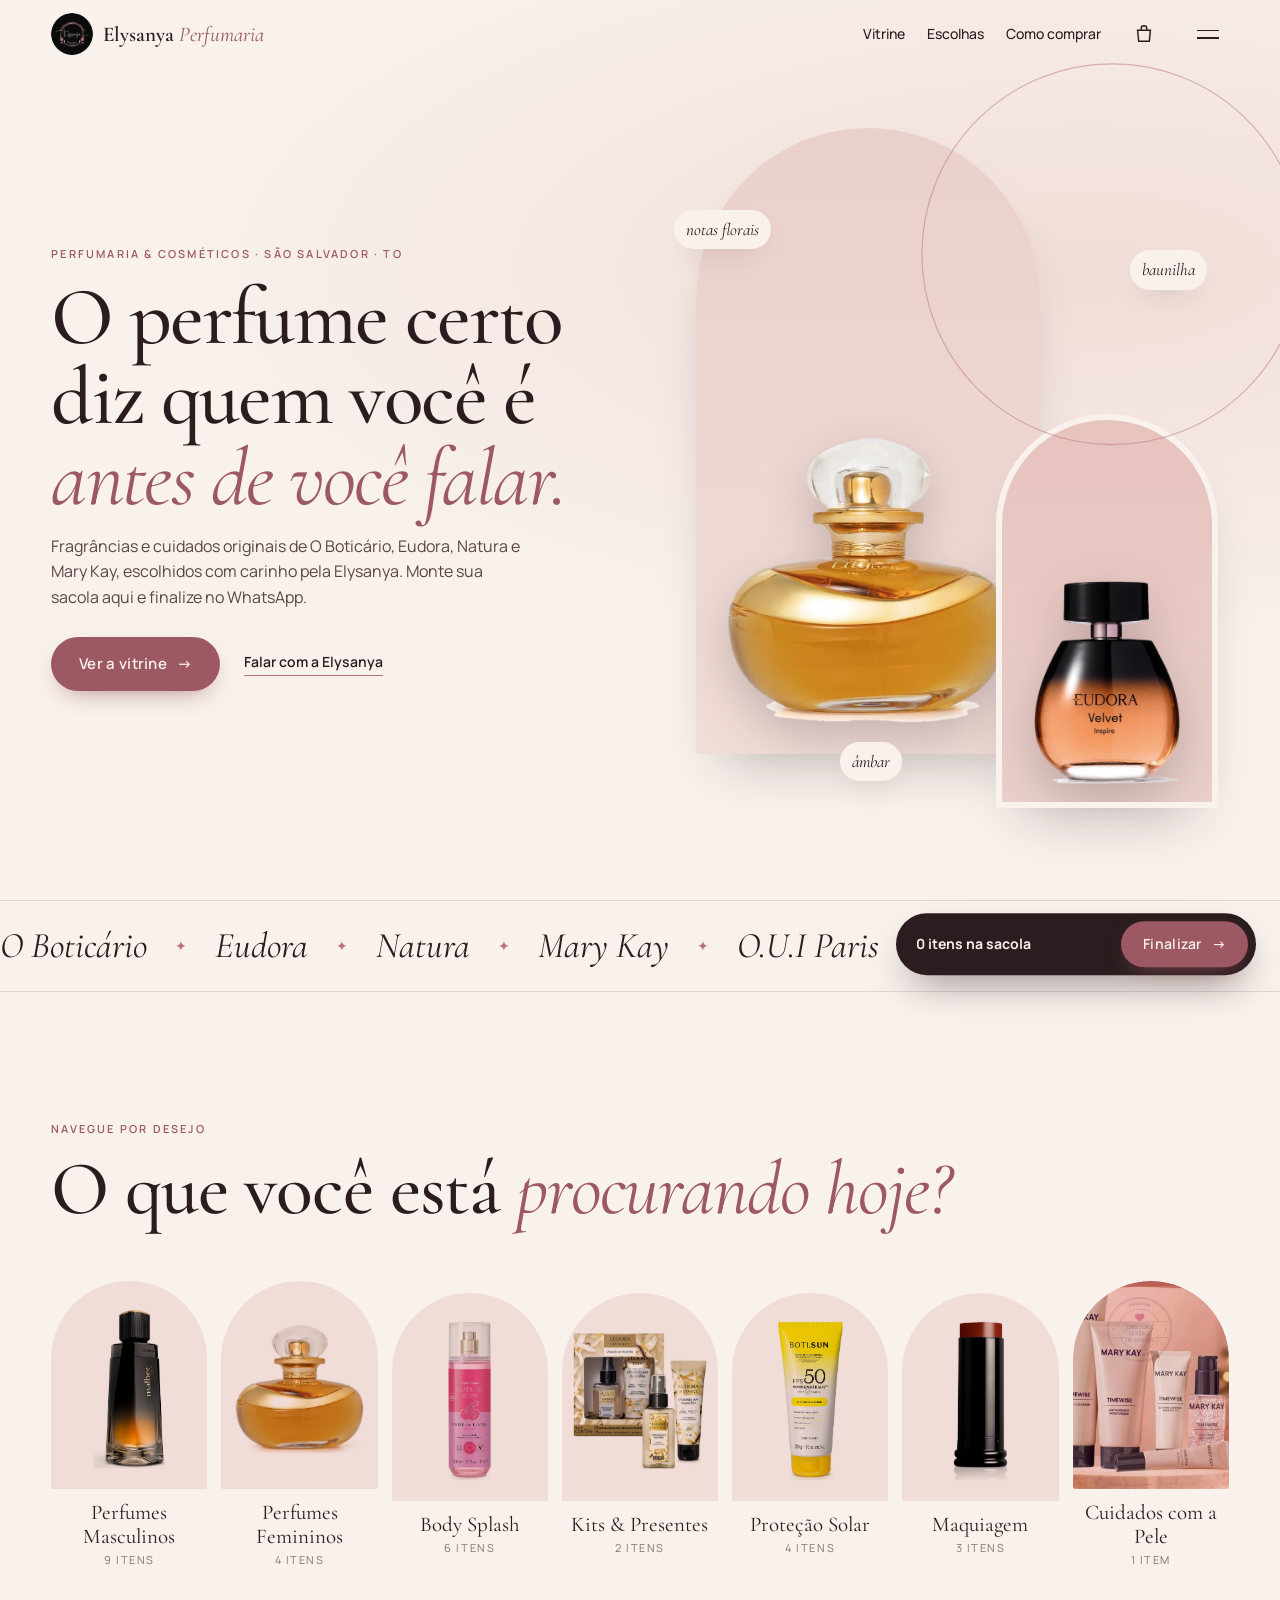
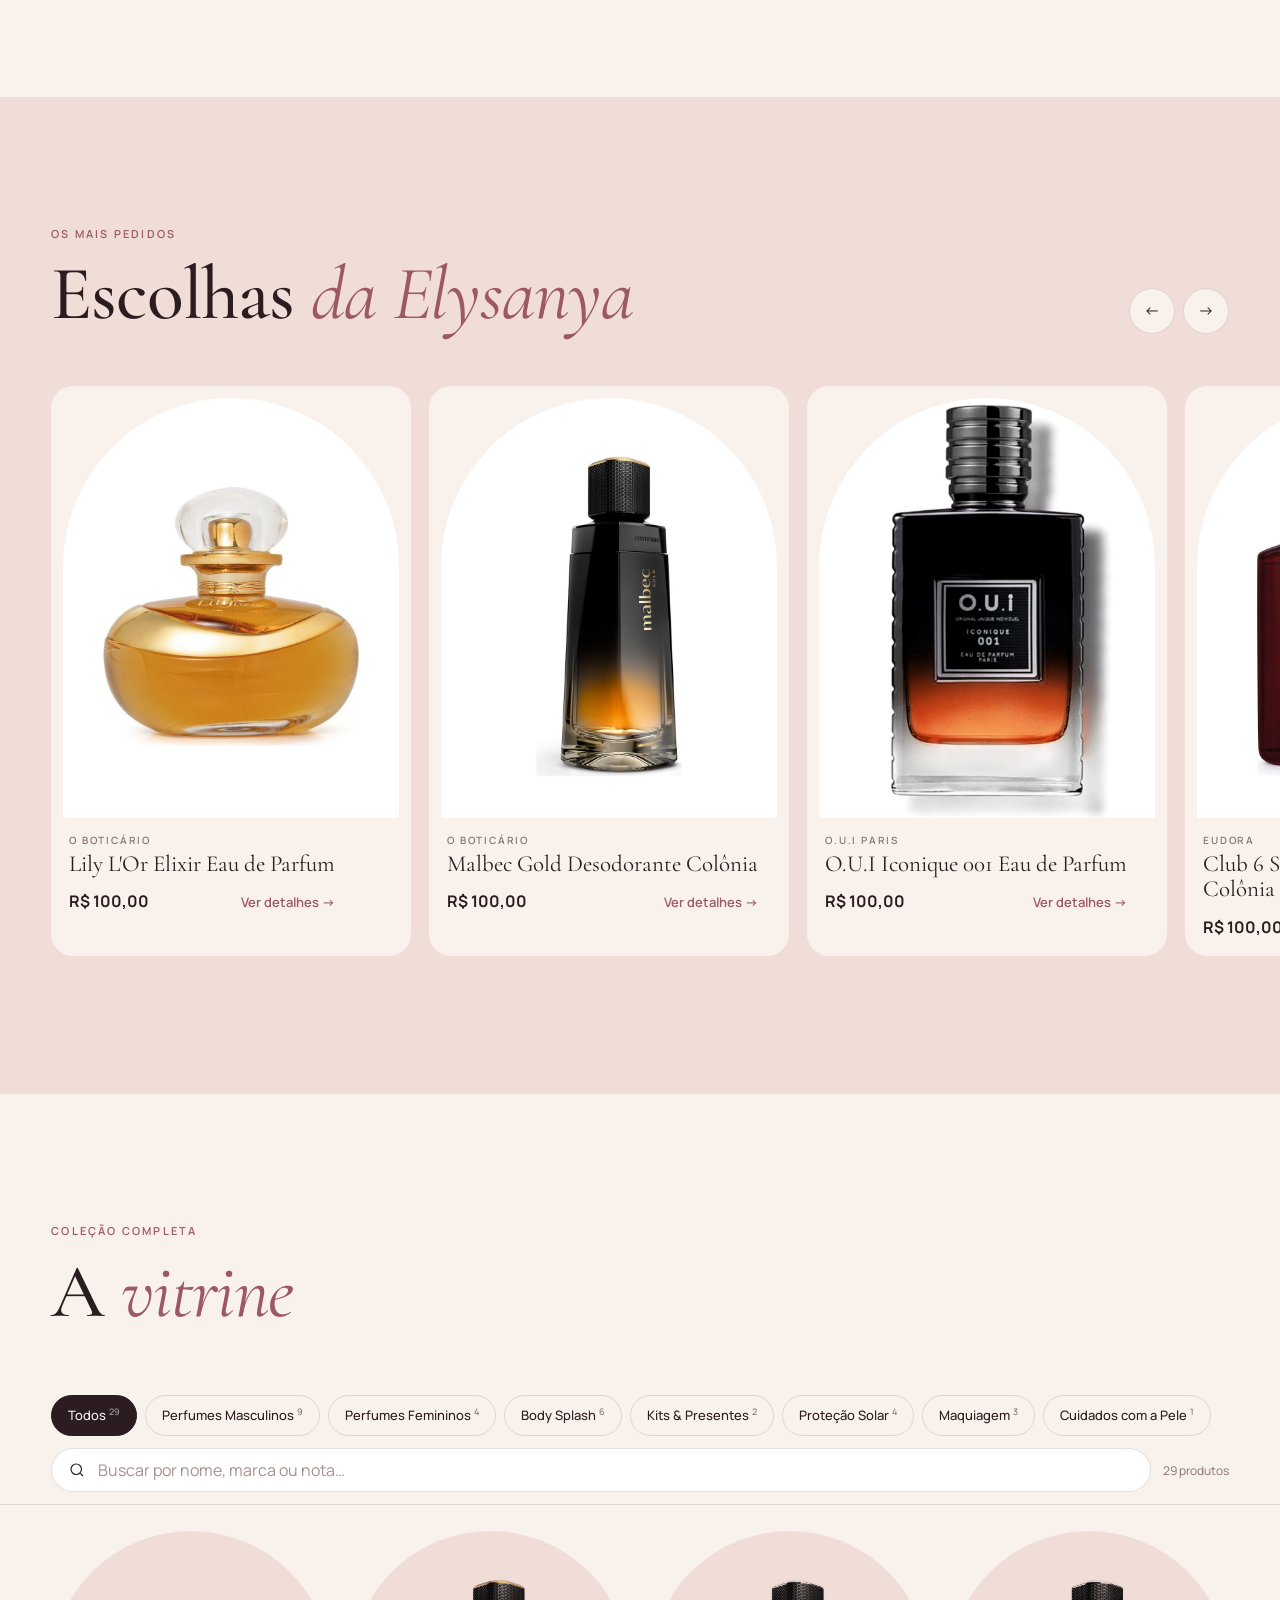
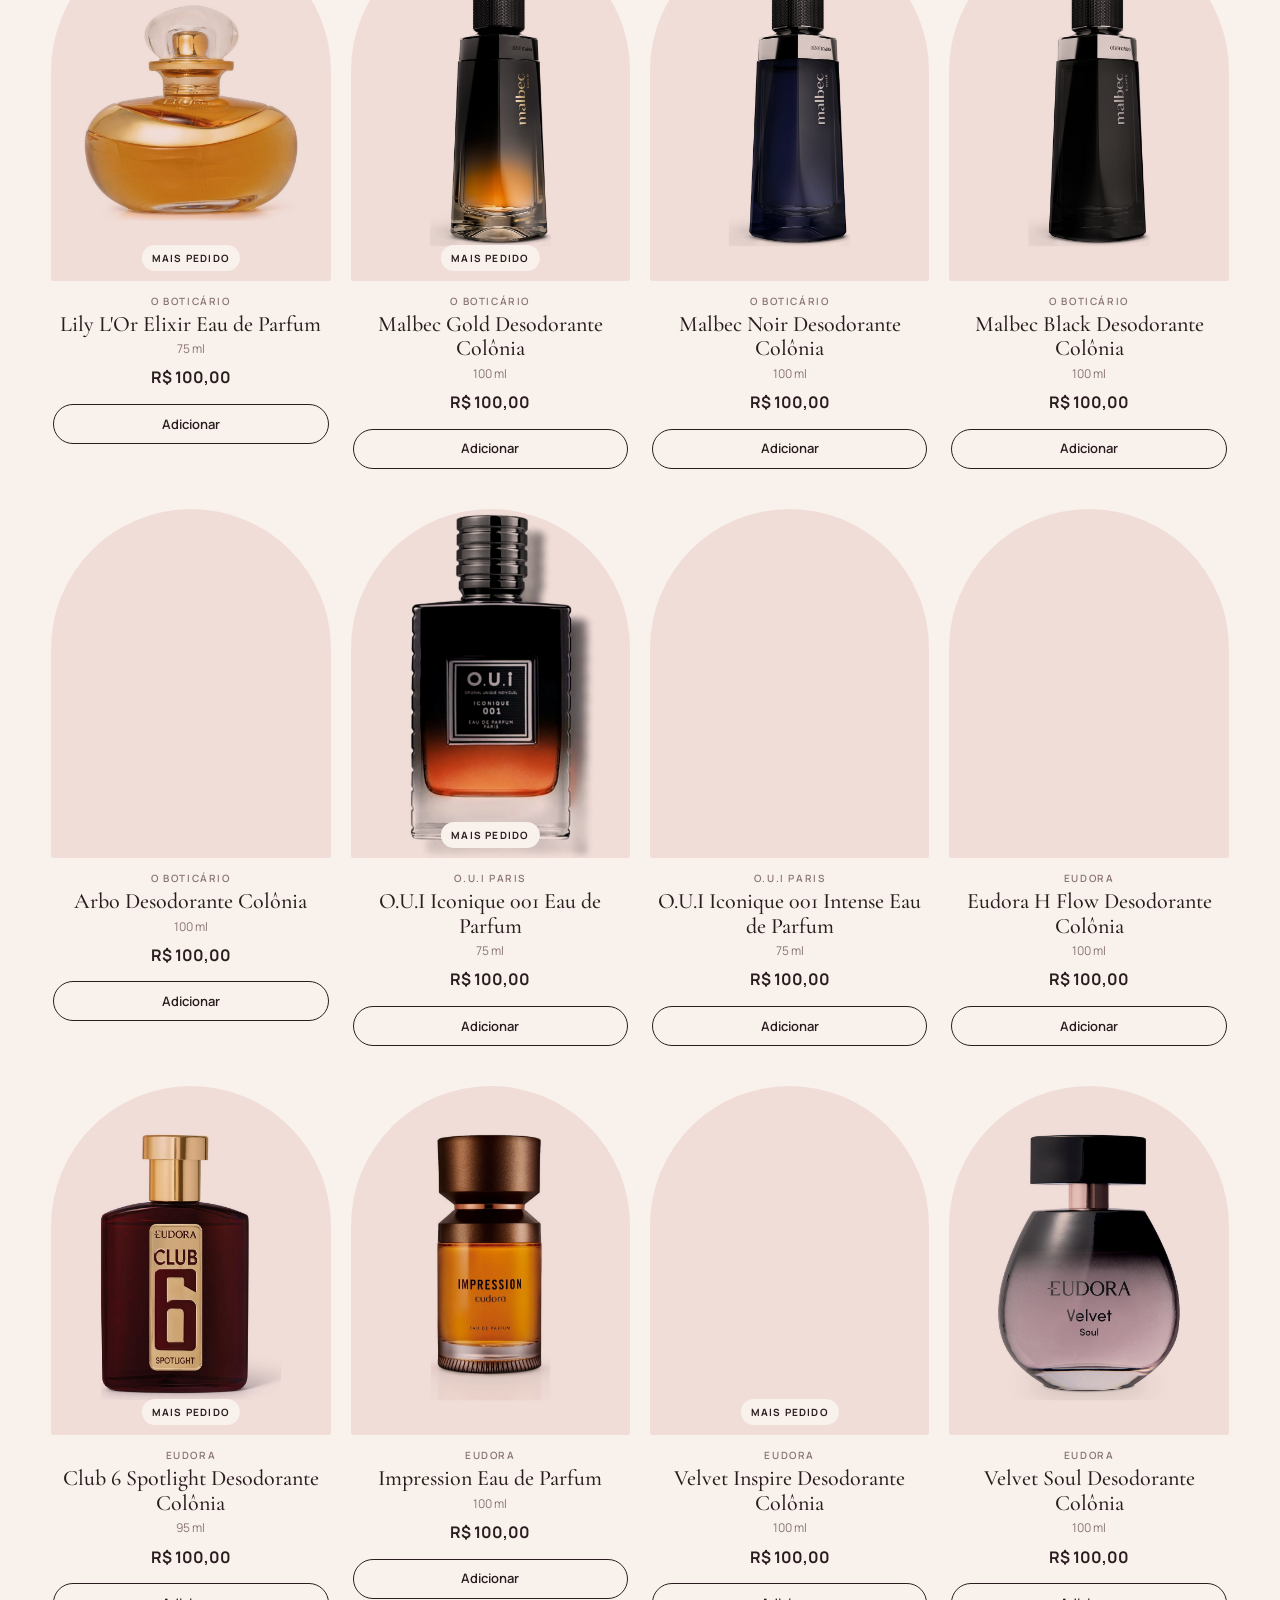
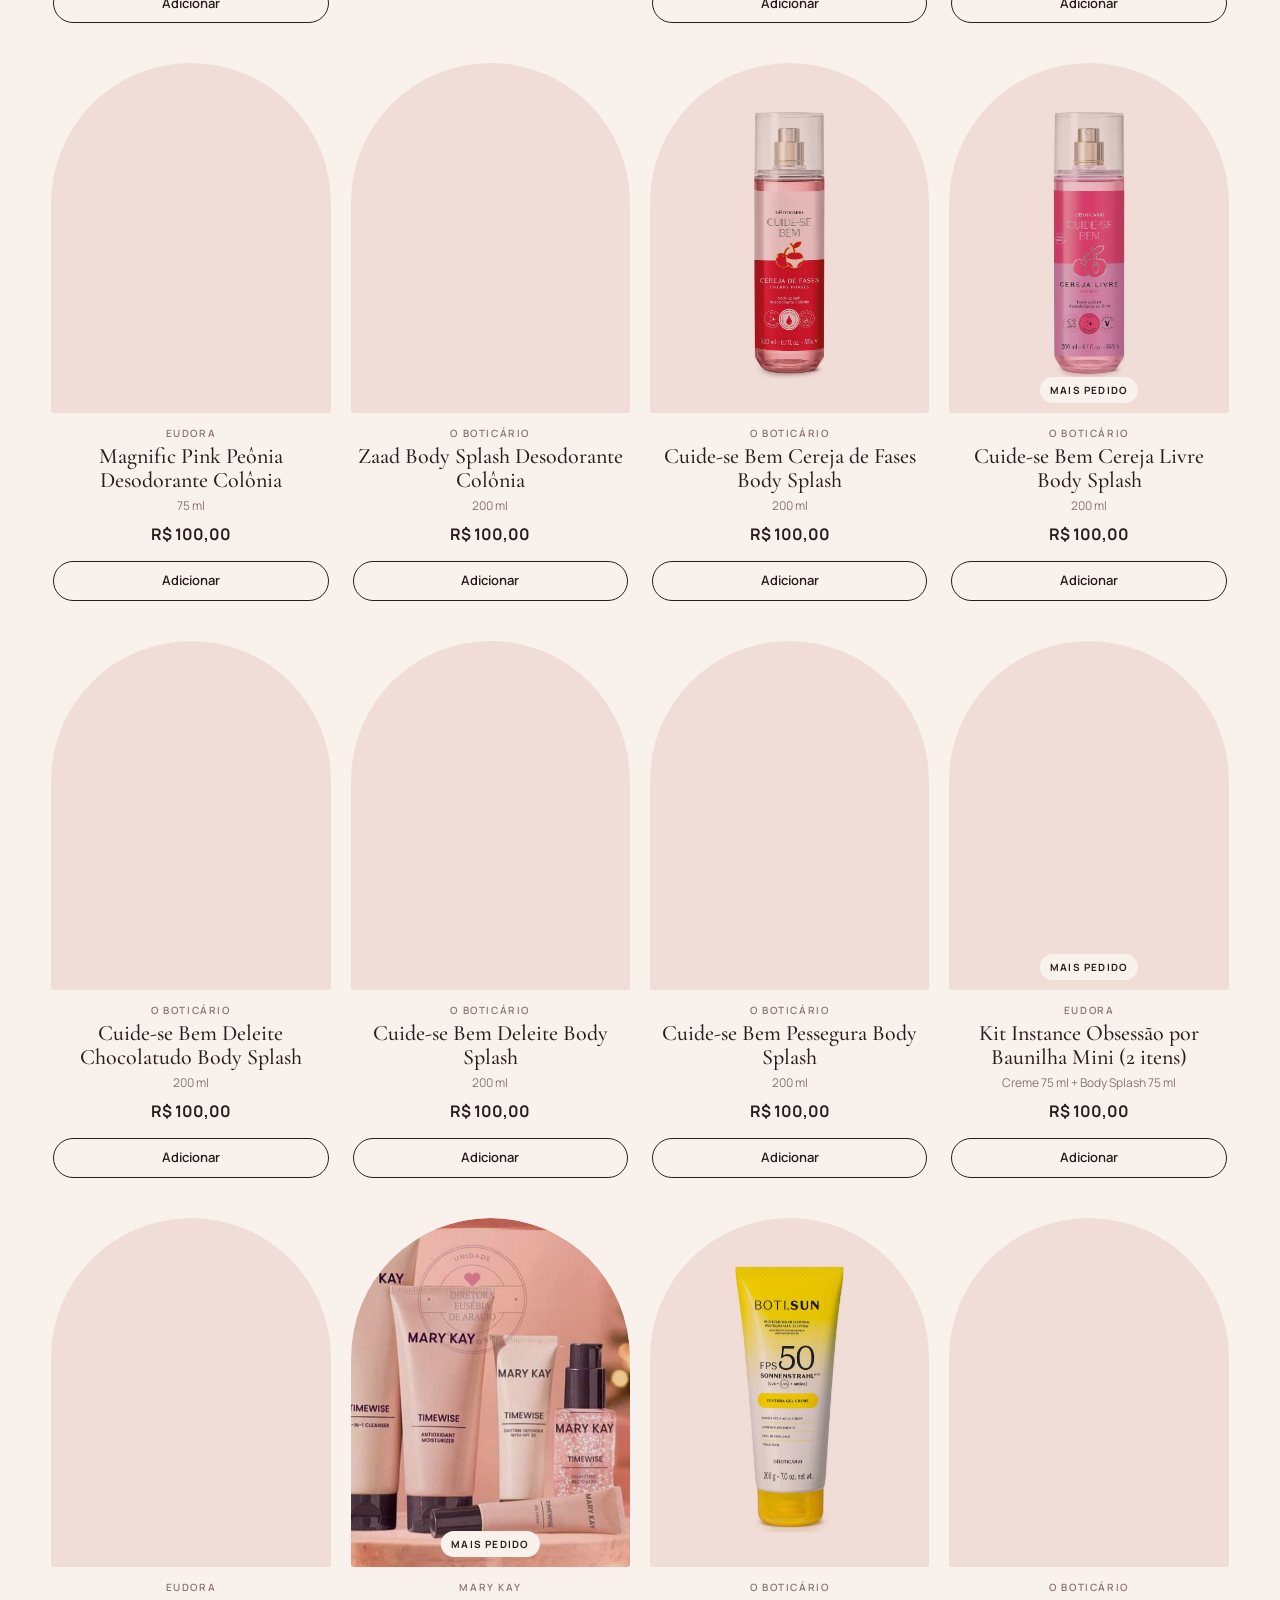
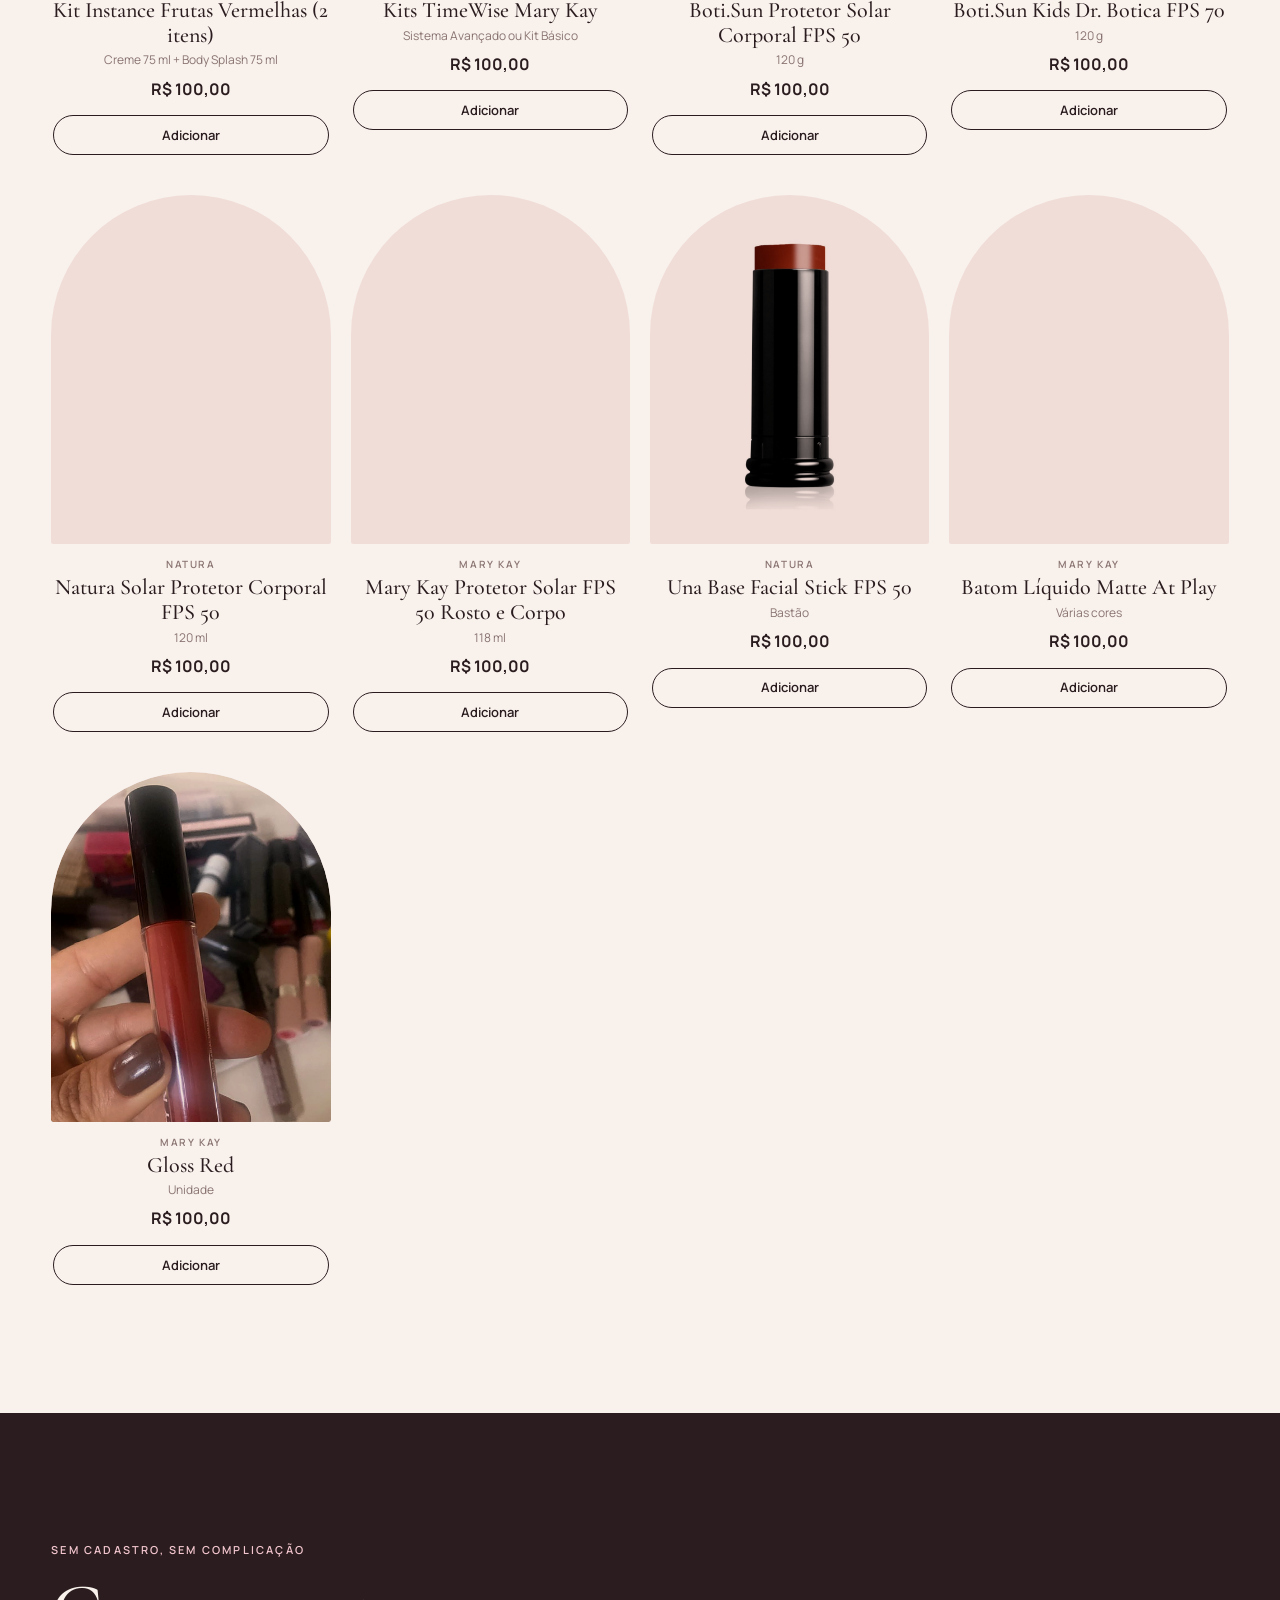
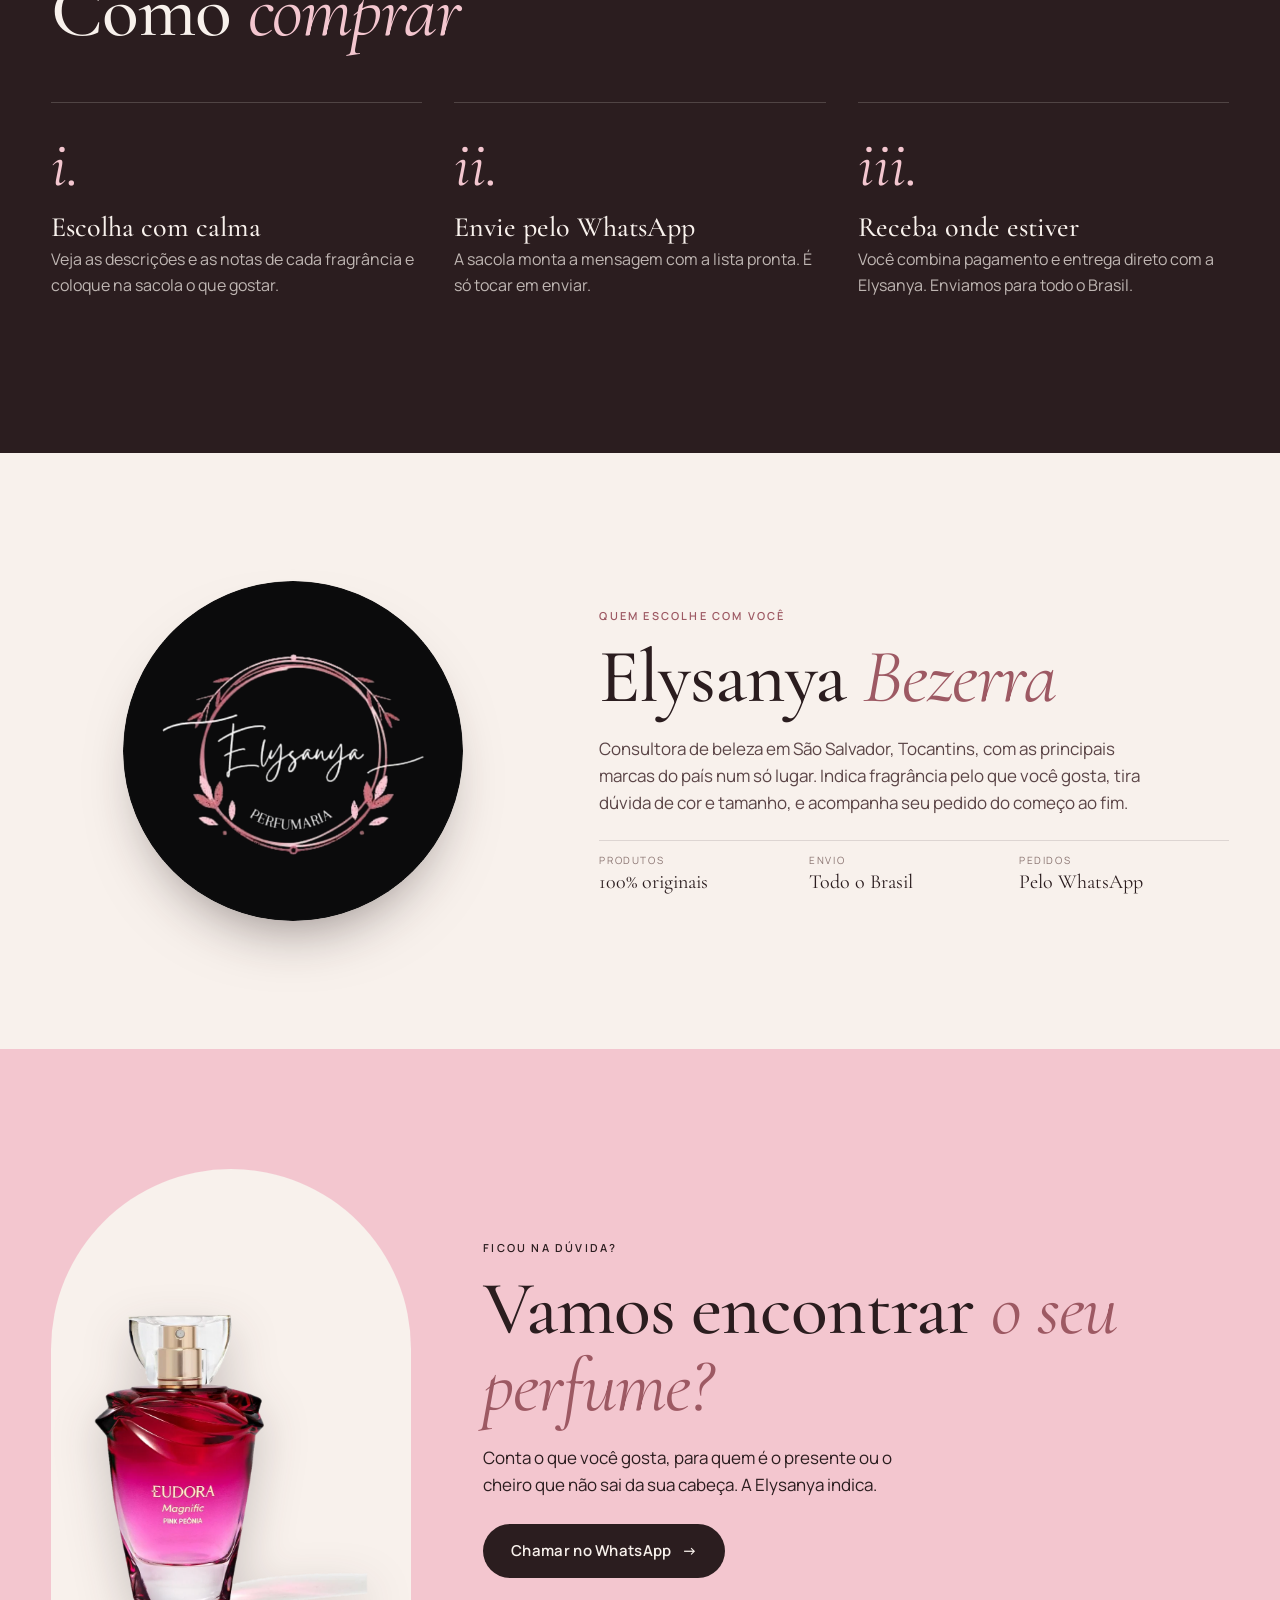
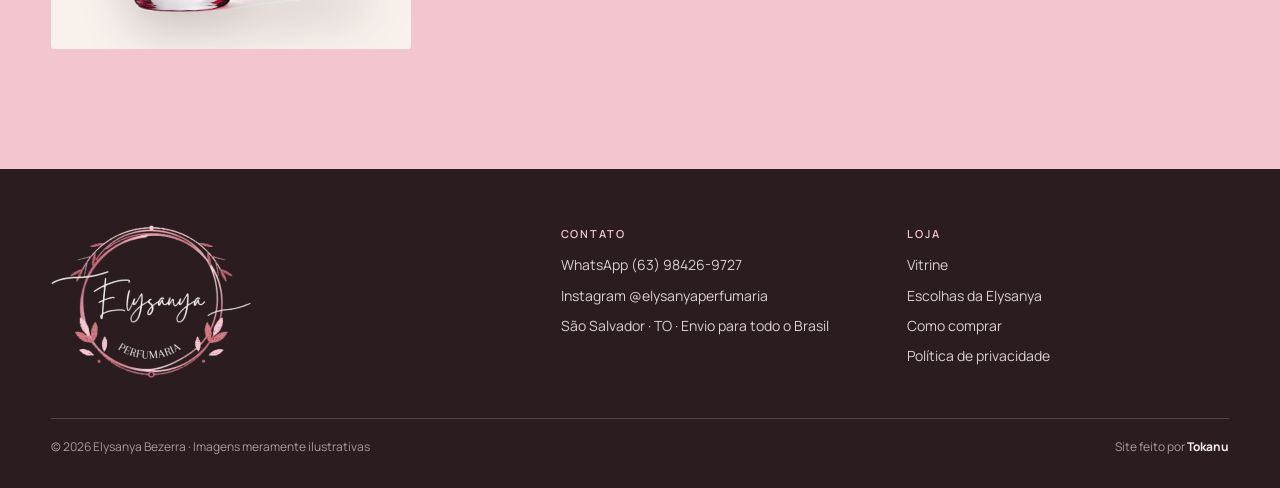
==== commit 7d7686e7: "Ajusta arcos do topo em tablets Co-Authored-By: Claude Opus 5.5 <noreply@anthropic.com>" ====
--- a/index.html
+++ b/index.html
@@ -15,7 +15,7 @@
   <link rel="preconnect" href="https://fonts.googleapis.com">
   <link rel="preconnect" href="https://fonts.gstatic.com" crossorigin>
   <link href="https://fonts.googleapis.com/css2?family=Cormorant+Garamond:ital,wght@0,400;0,500;0,600;1,400;1,500&family=Manrope:wght@400;500;600;700&display=swap" rel="stylesheet">
-  <link rel="stylesheet" href="assets/css/style.css?v=1">
+  <link rel="stylesheet" href="assets/css/style.css?v=2">
 </head>
 <body>
 
--- a/assets/css/style.css
+++ b/assets/css/style.css
@@ -488,3 +488,7 @@
 }
 
 @media (max-width: 959px) { .hero__lead { font-size: 15px; margin-bottom: 20px; } .hero .eyebrow { margin-bottom: 10px; } .note { font-size: 15px; } }
+/* Tablet: mantém a proporção dos arcos do topo */
+@media (min-width: 560px) and (max-width: 959px) {
+  .hero__art { width: min(100%, 460px); max-height: 460px; height: 50svh; justify-self: center; }
+}
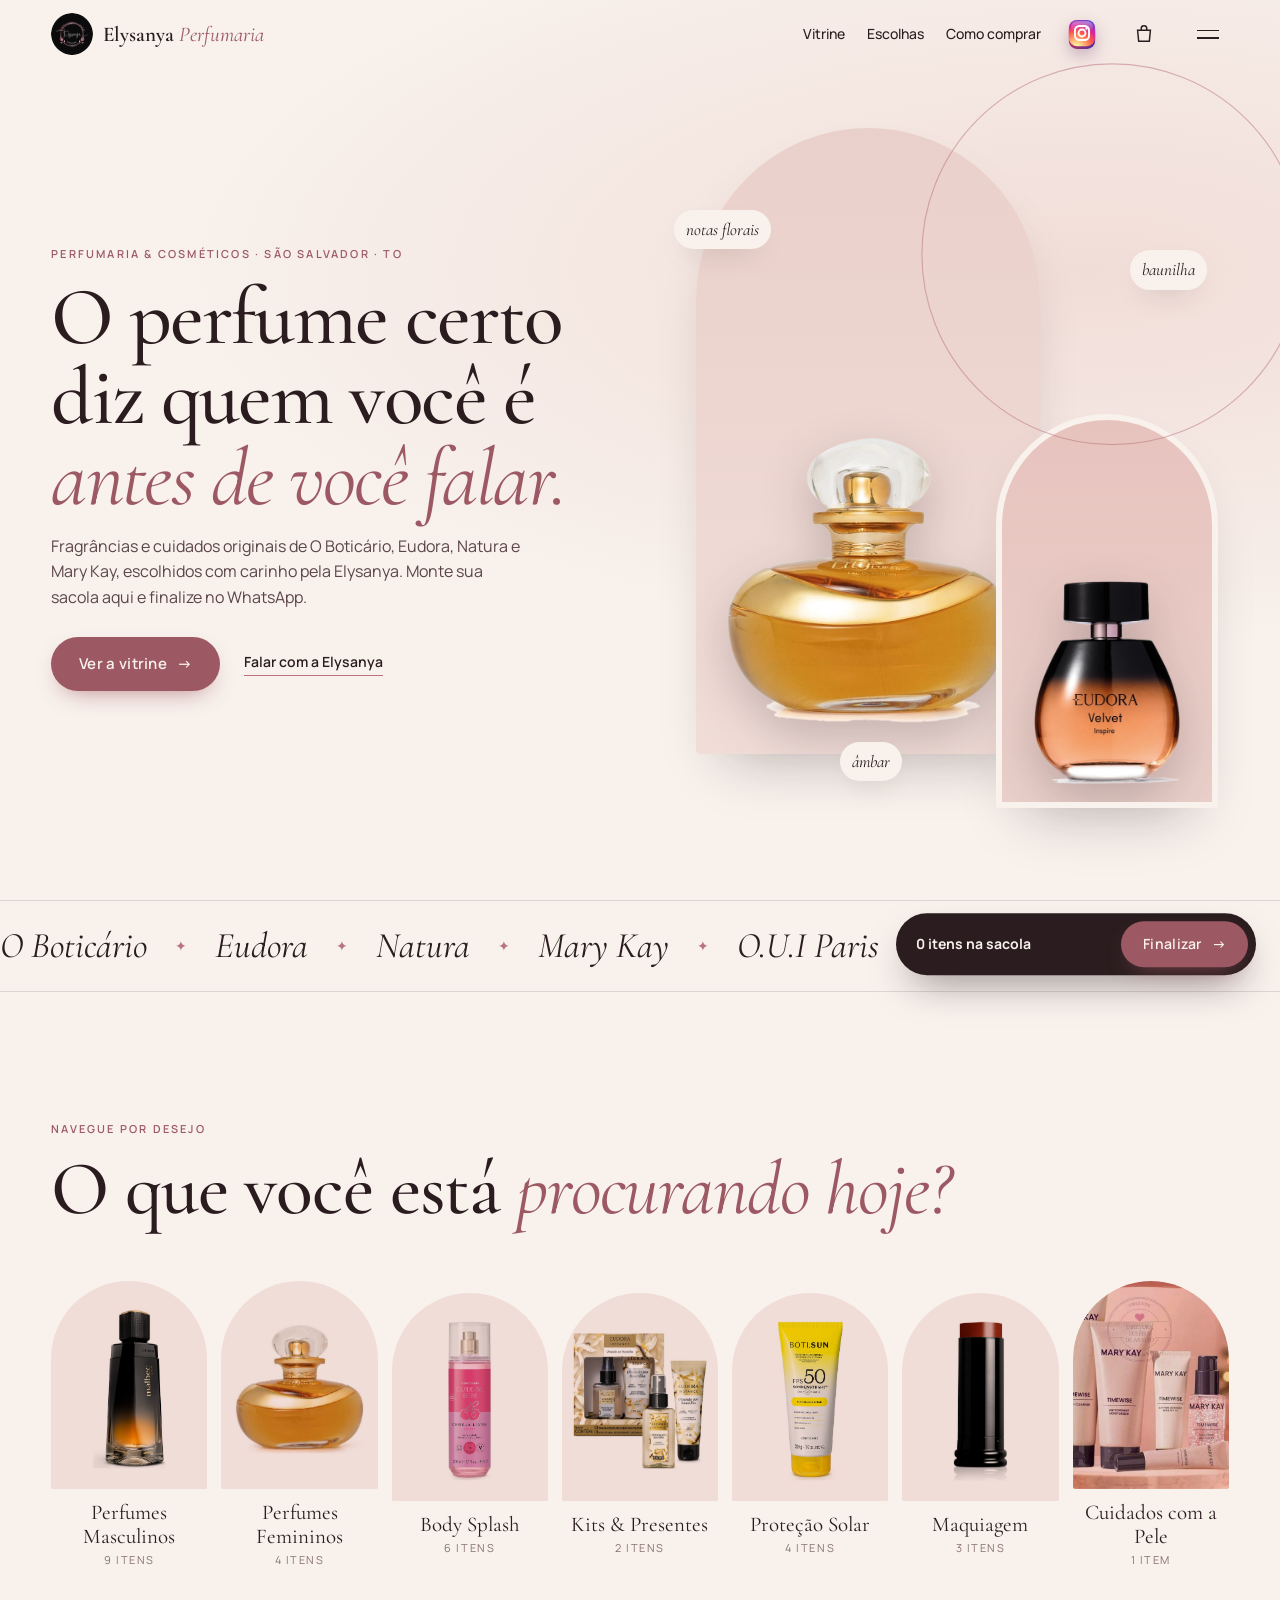
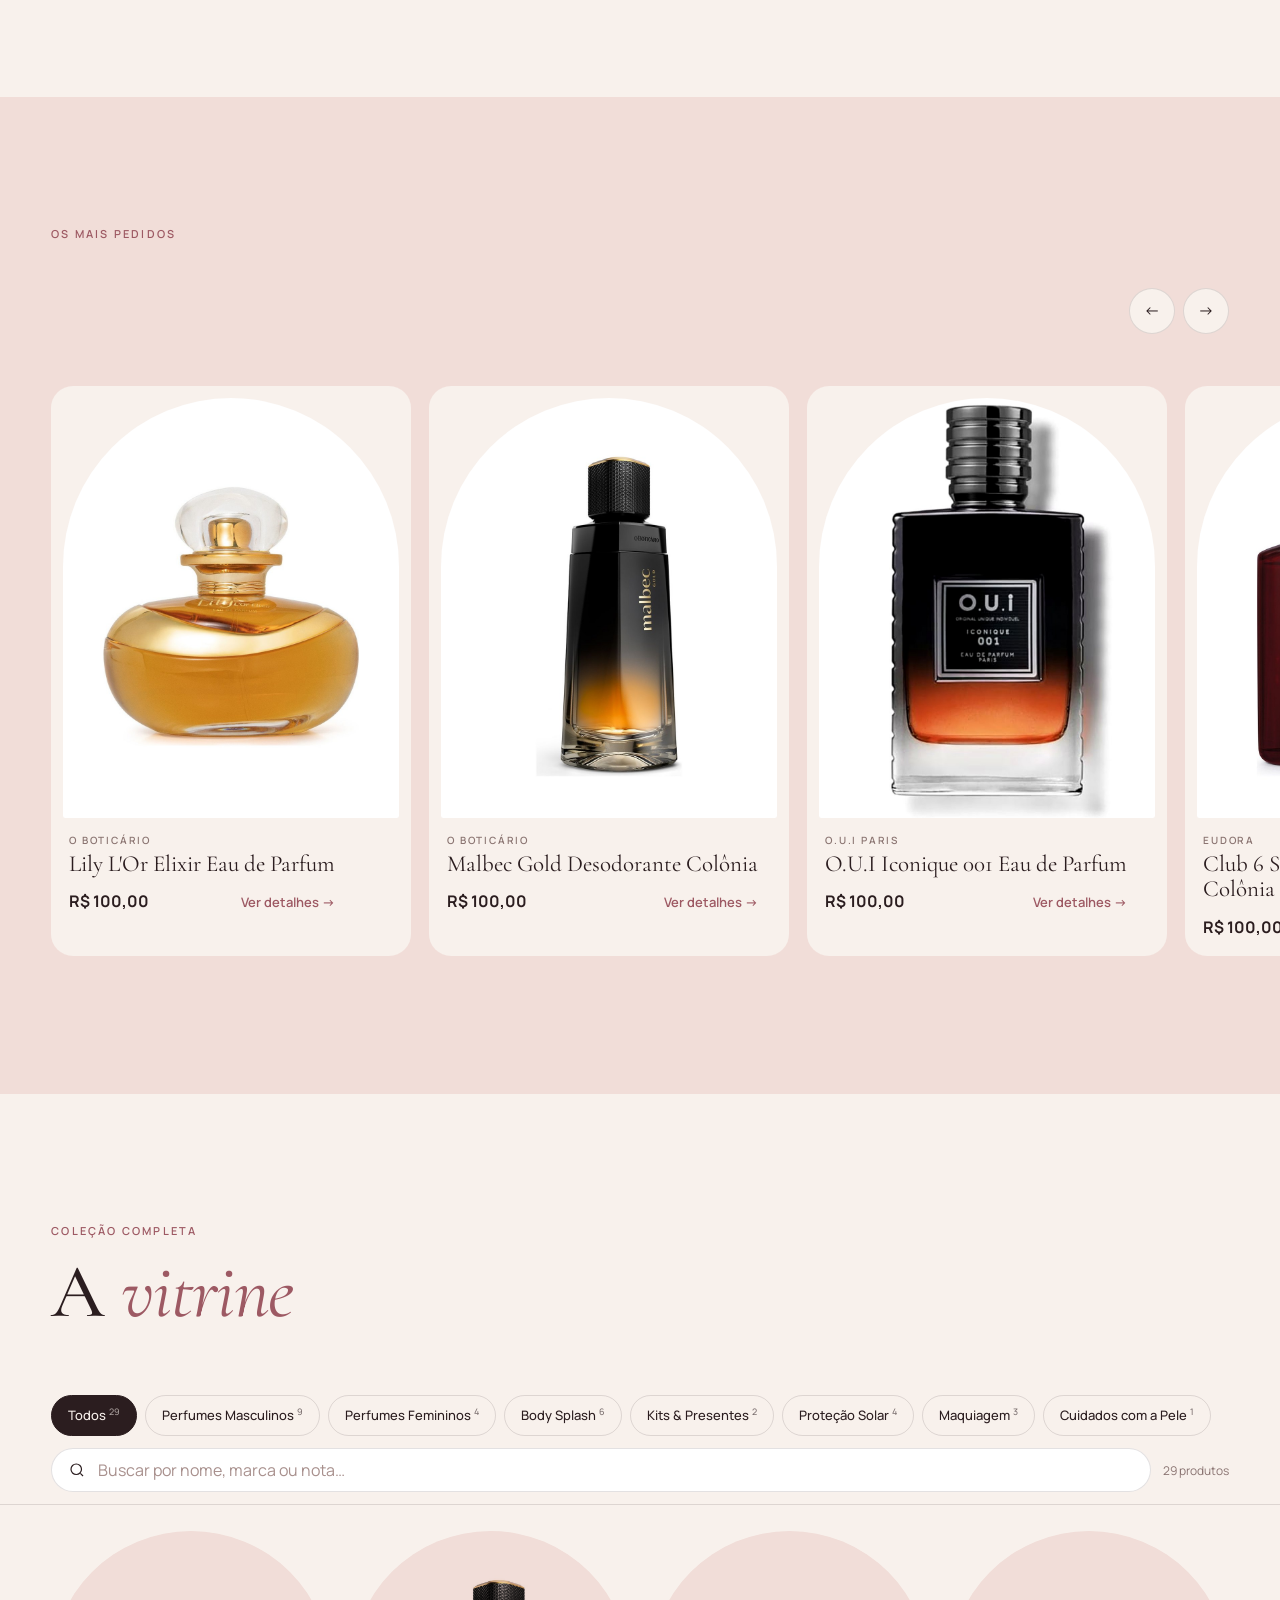
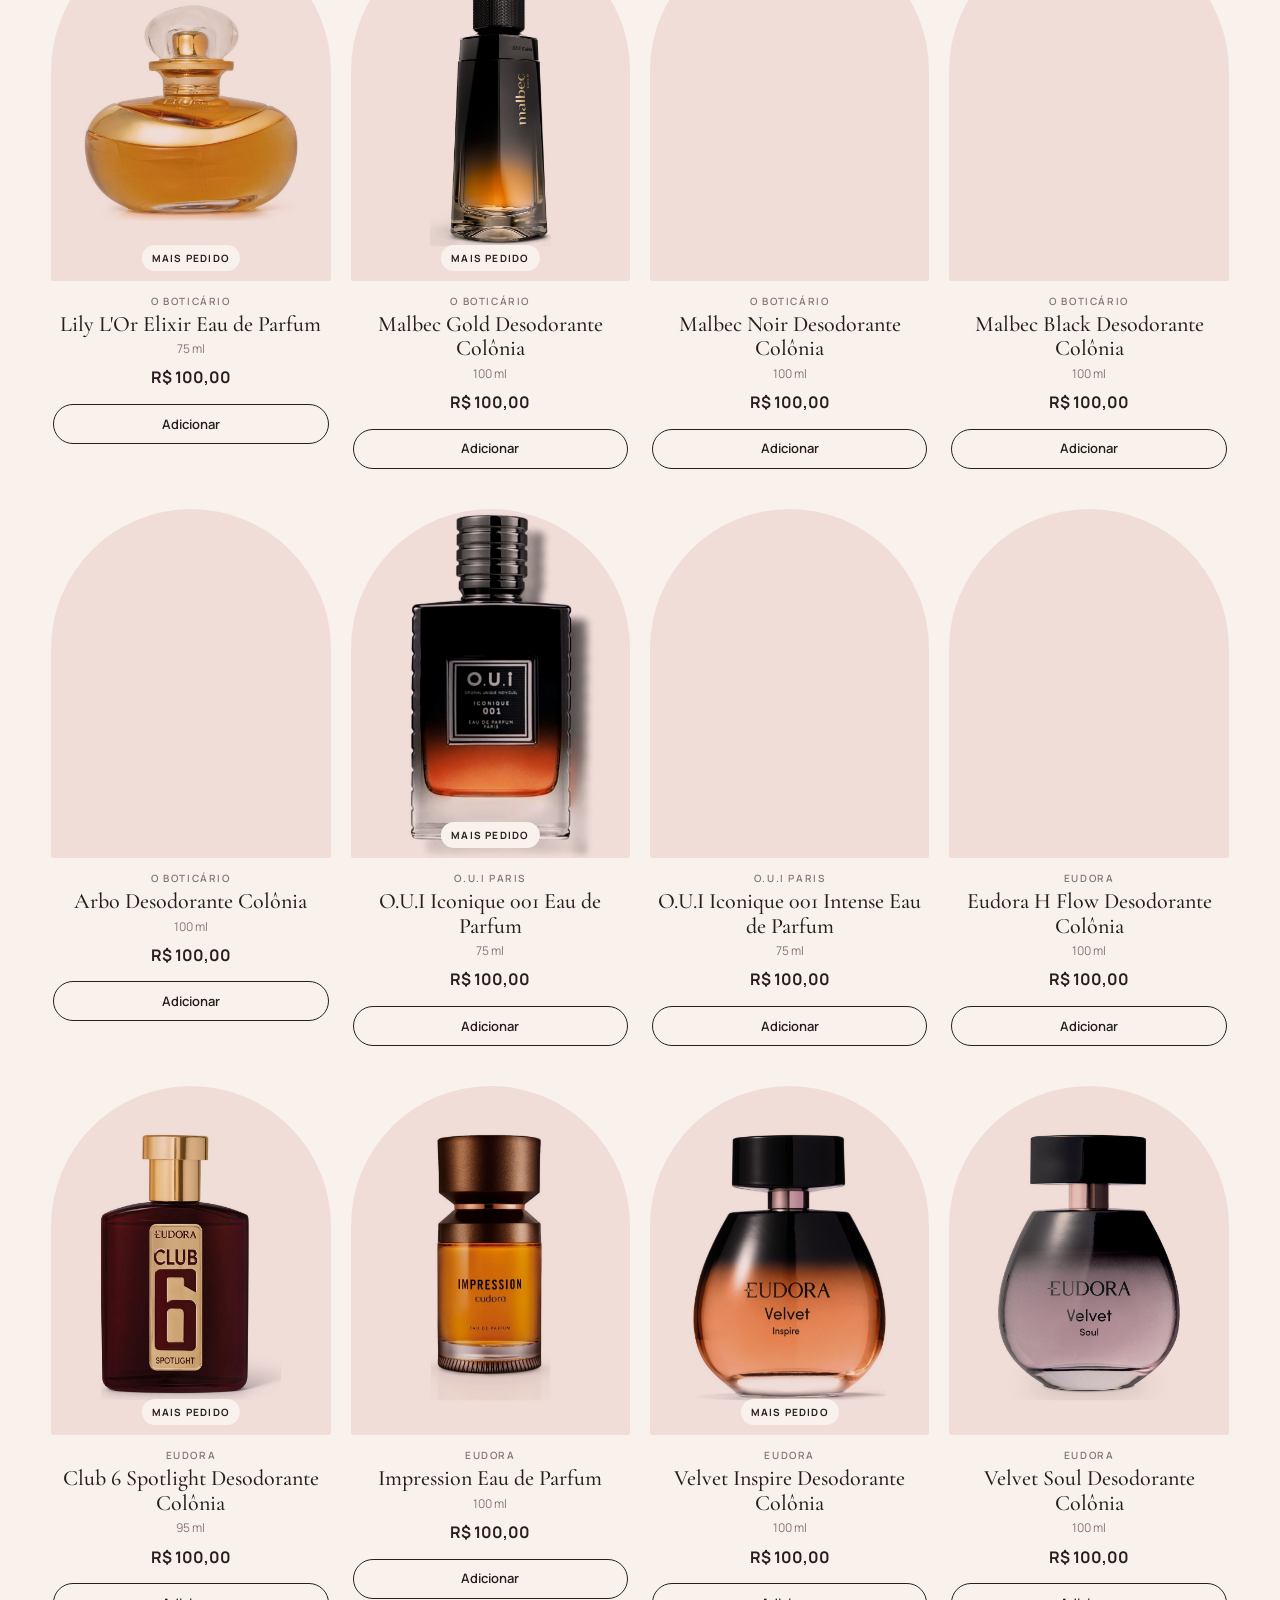
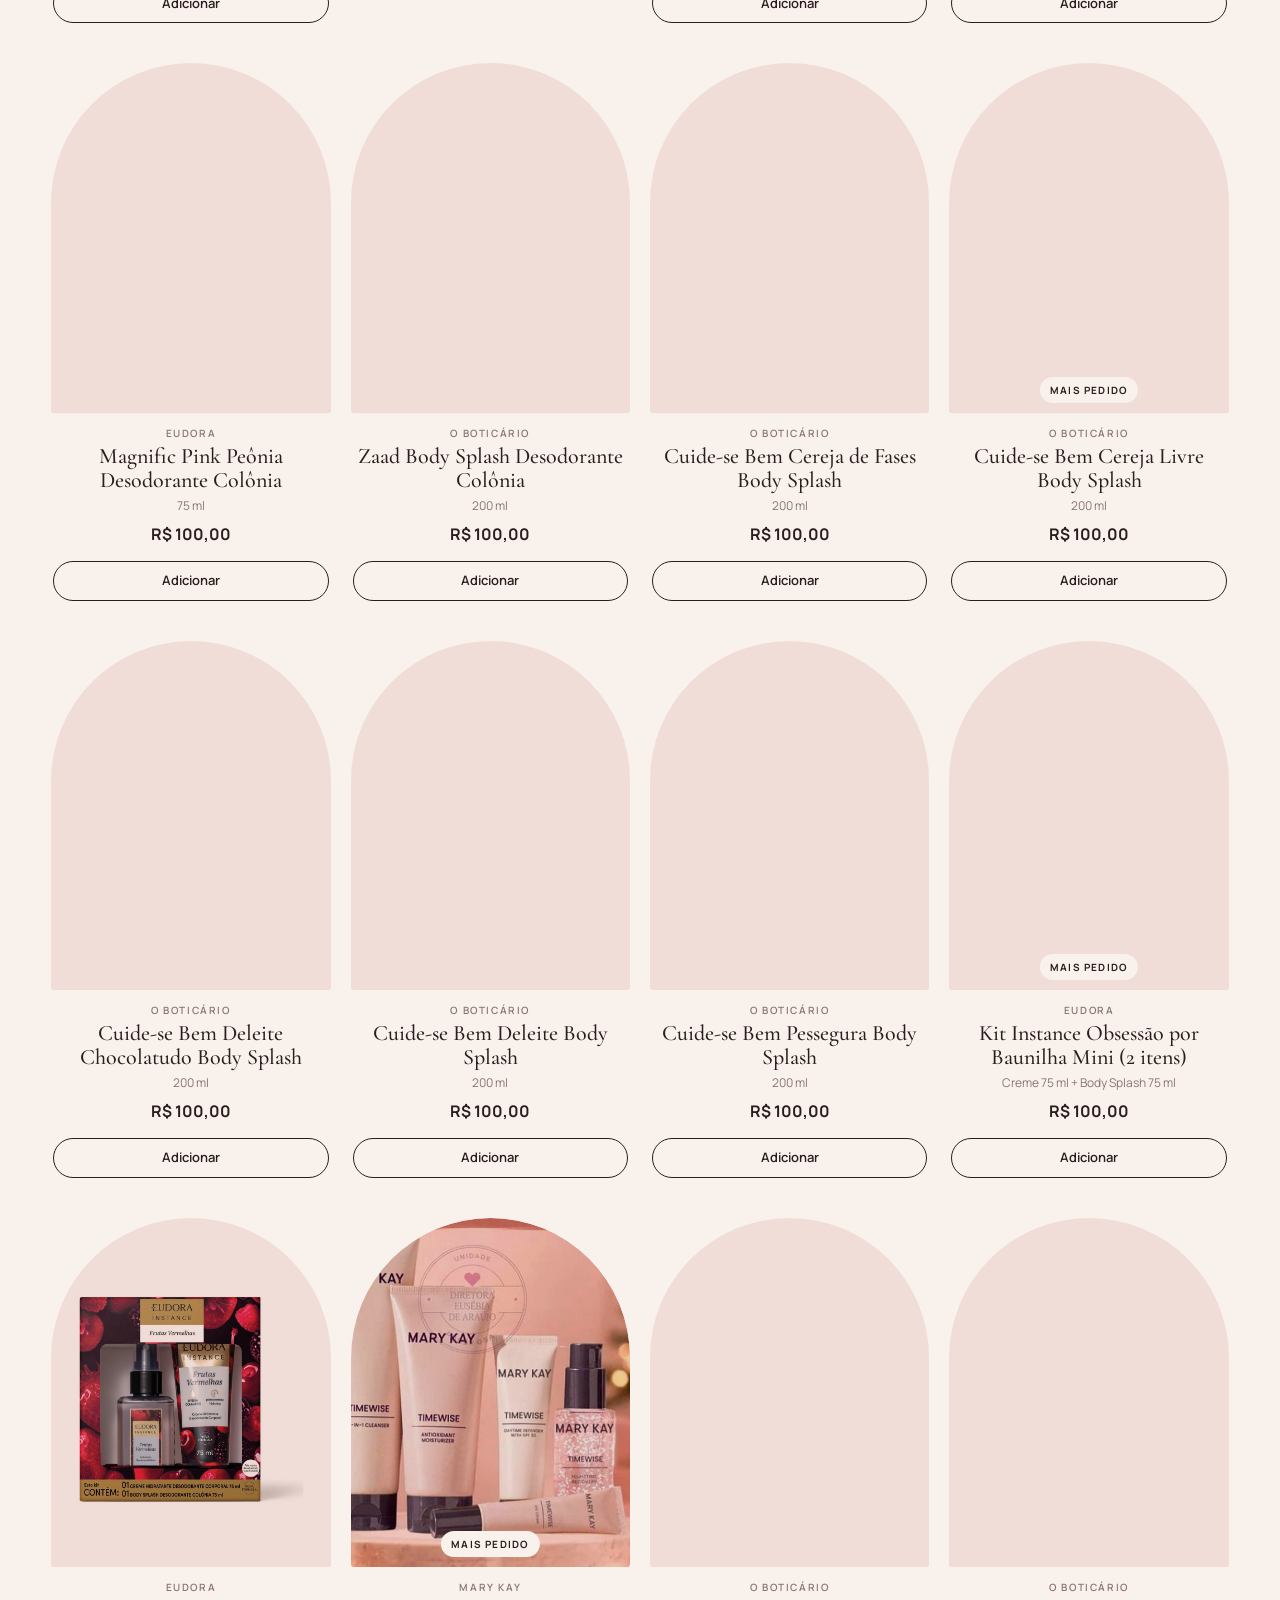
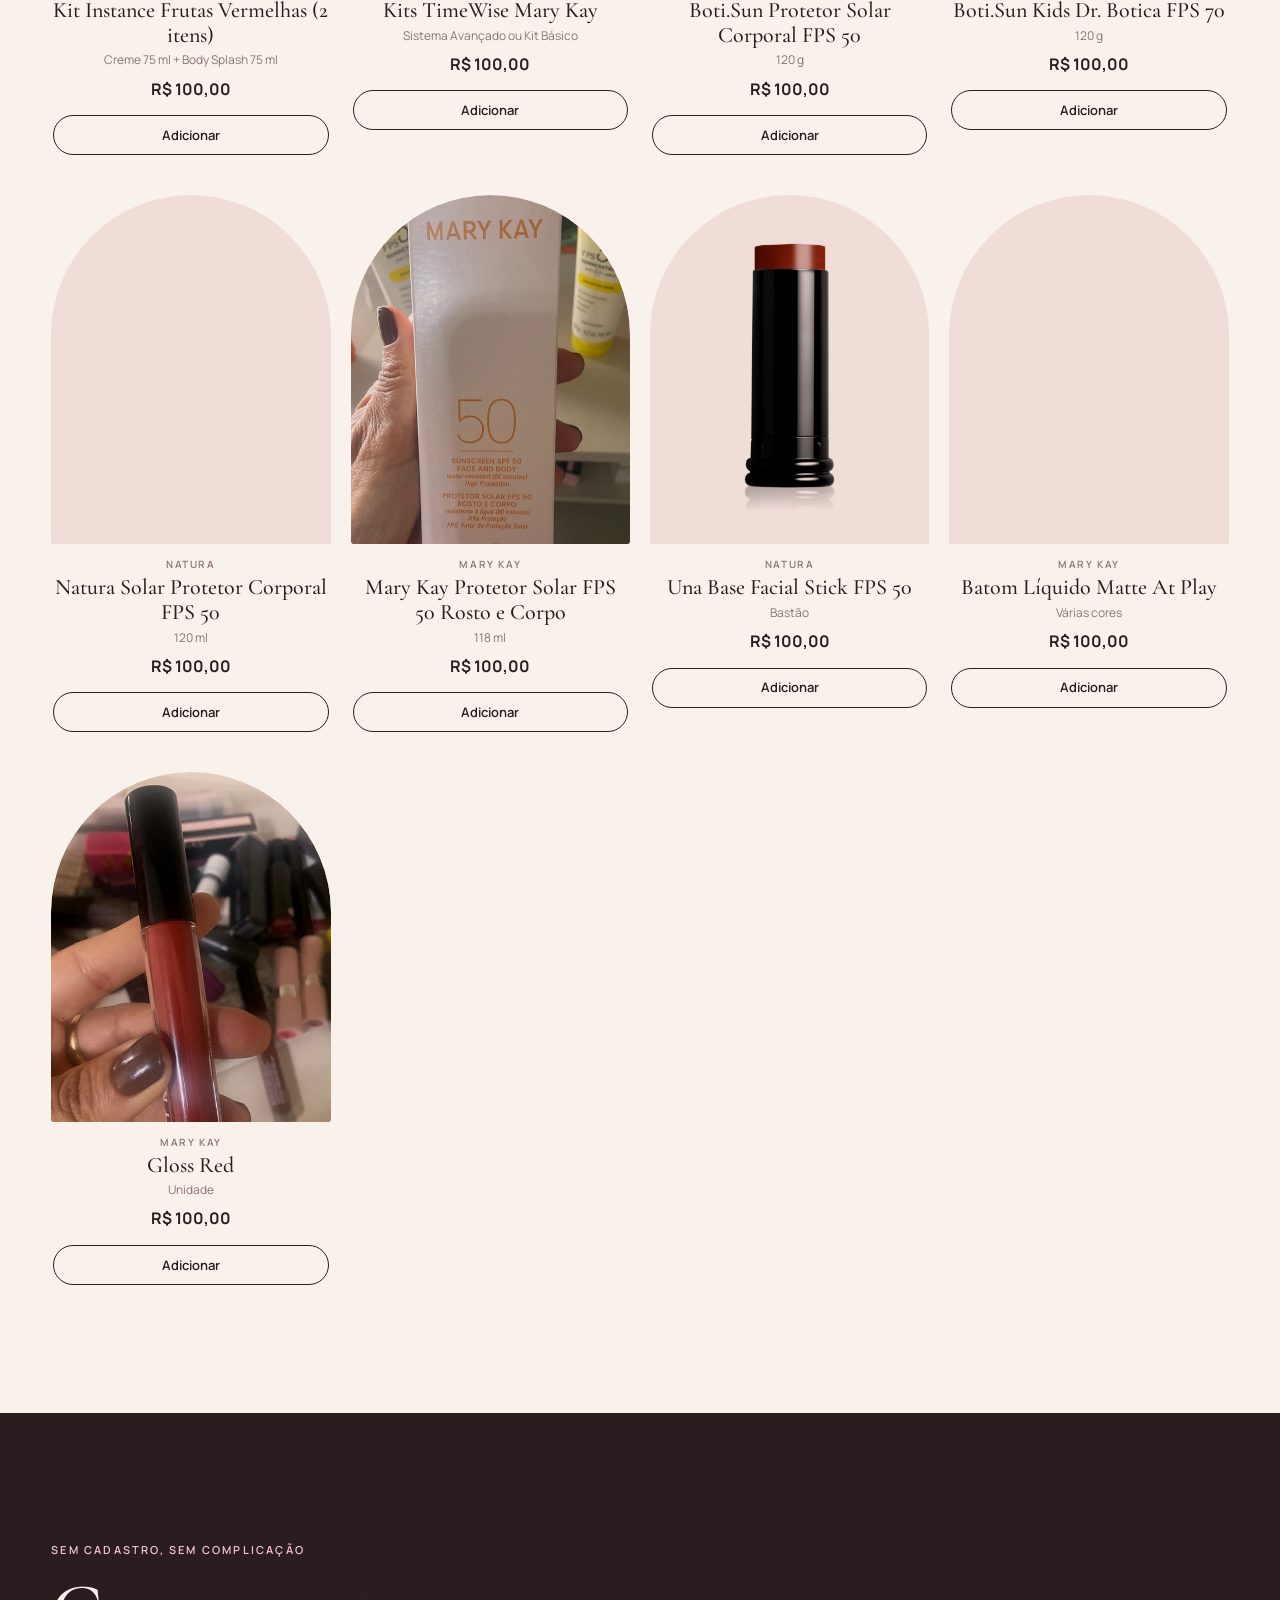
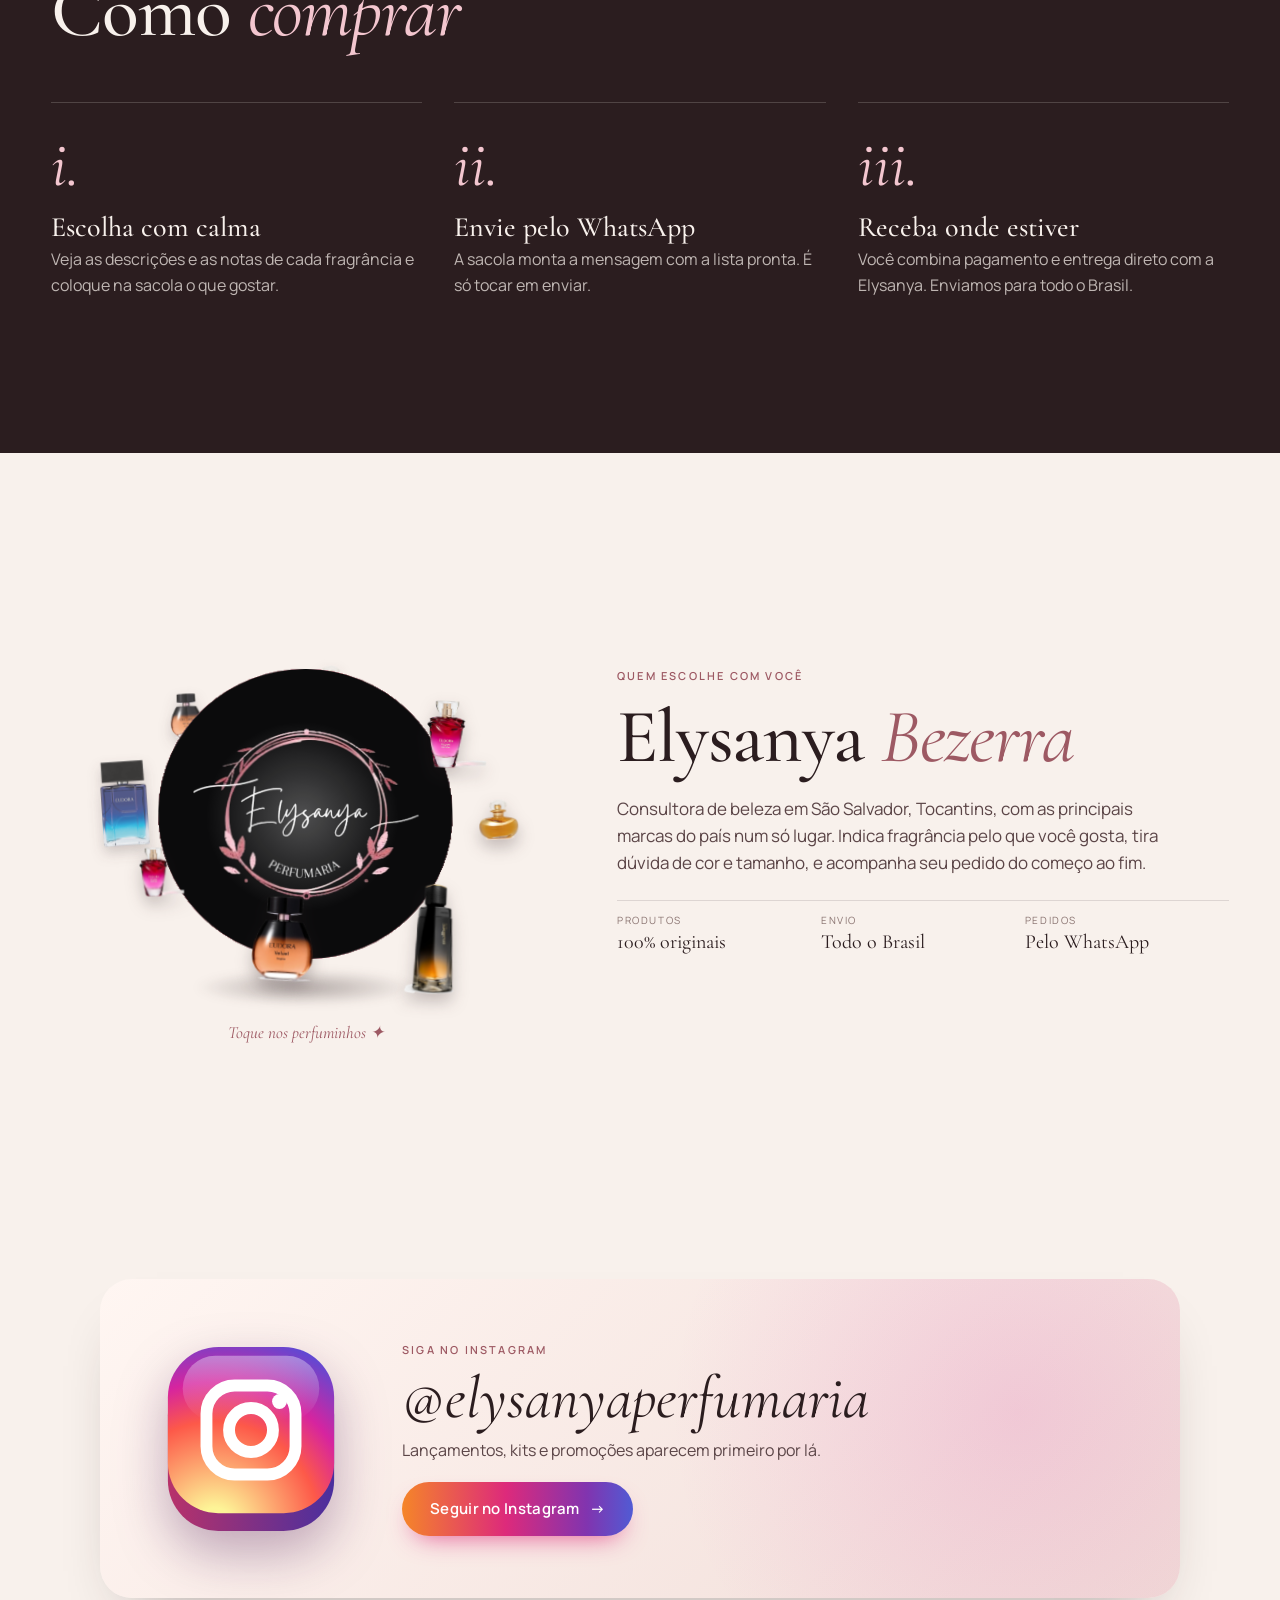
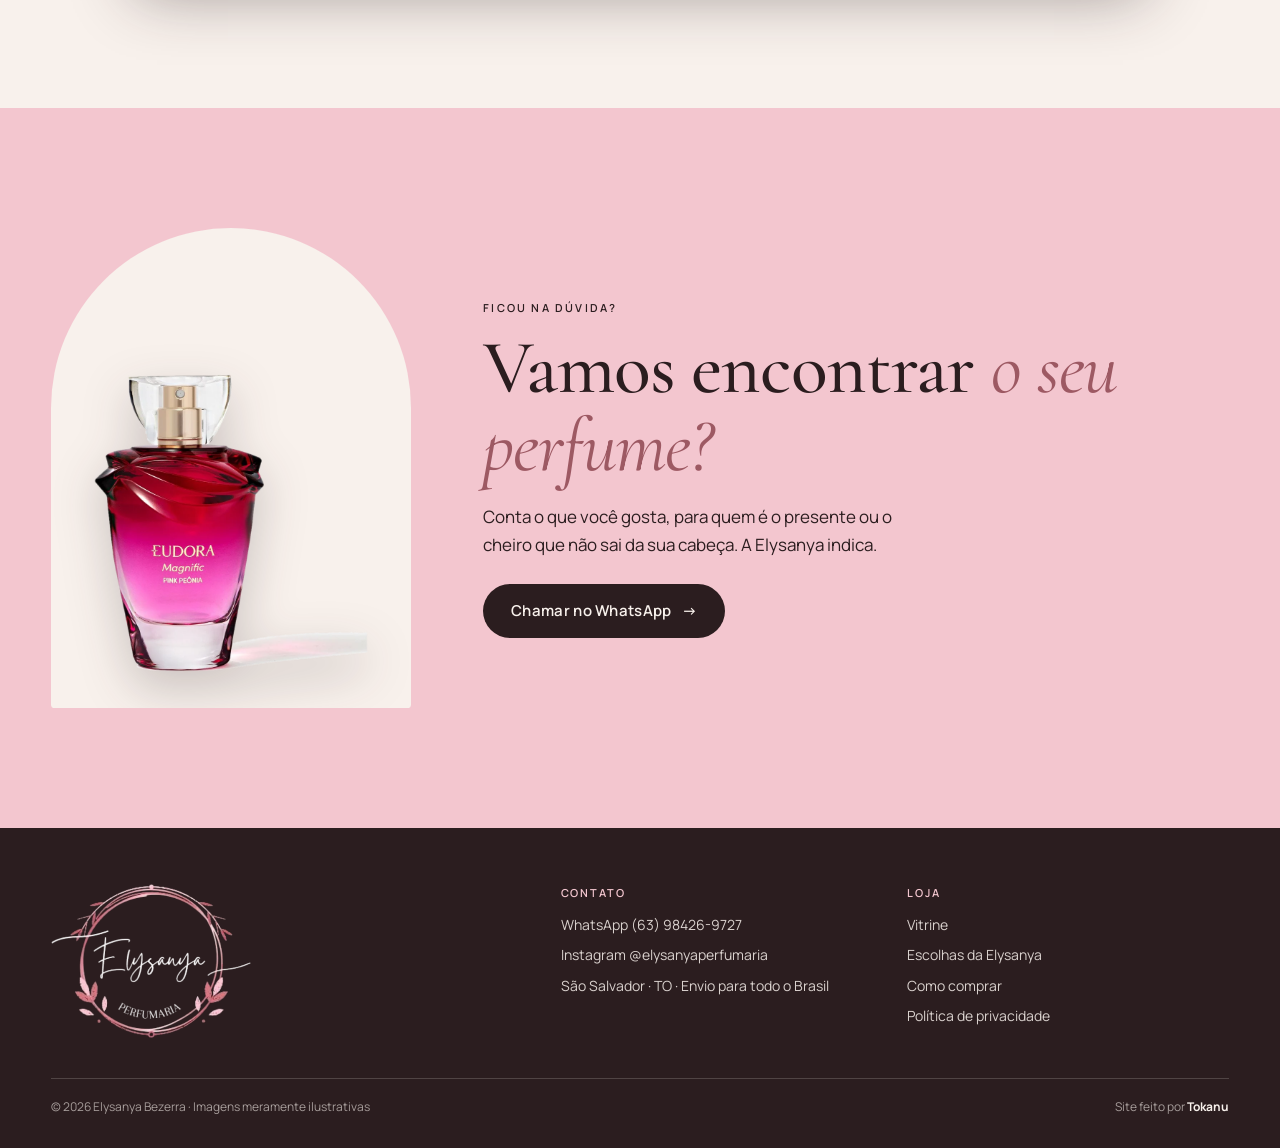
==== commit bfc798e7: "Instagram em destaque com ícone 3D e selo 3D com perfuminhos interativos - Ícone 3D do Instagram no " ====
--- a/index.html
+++ b/index.html
@@ -15,9 +15,28 @@
   <link rel="preconnect" href="https://fonts.googleapis.com">
   <link rel="preconnect" href="https://fonts.gstatic.com" crossorigin>
   <link href="https://fonts.googleapis.com/css2?family=Cormorant+Garamond:ital,wght@0,400;0,500;0,600;1,400;1,500&family=Manrope:wght@400;500;600;700&display=swap" rel="stylesheet">
-  <link rel="stylesheet" href="assets/css/style.css?v=2">
+  <link rel="stylesheet" href="assets/css/style.css?v=4">
 </head>
 <body>
+  <svg width="0" height="0" style="position:absolute" aria-hidden="true" focusable="false">
+    <defs>
+      <radialGradient id="igGrad" cx="28%" cy="108%" r="140%">
+        <stop offset="0" stop-color="#fdf497"/><stop offset=".08" stop-color="#fdf497"/>
+        <stop offset=".45" stop-color="#fd5949"/><stop offset=".62" stop-color="#d6249f"/>
+        <stop offset=".95" stop-color="#285aeb"/>
+      </radialGradient>
+      <linearGradient id="igSide" x1="0" y1="0" x2="1" y2="0"><stop offset="0" stop-color="#b8326a"/><stop offset="1" stop-color="#4a2f9e"/></linearGradient>
+      <linearGradient id="igGloss" x1="0" y1="0" x2="0" y2="1"><stop offset="0" stop-color="#fff" stop-opacity=".75"/><stop offset="1" stop-color="#fff" stop-opacity="0"/></linearGradient>
+    </defs>
+    <symbol id="ig3d" viewBox="0 0 64 70">
+      <rect x="4" y="10" width="56" height="56" rx="17" fill="url(#igSide)"/>
+      <rect x="4" y="4" width="56" height="56" rx="17" fill="url(#igGrad)"/>
+      <rect x="9" y="7" width="46" height="22" rx="11" fill="url(#igGloss)" opacity=".5"/>
+      <rect x="17" y="17" width="30" height="30" rx="9.5" fill="none" stroke="#fff" stroke-width="4"/>
+      <circle cx="32" cy="32" r="7.4" fill="none" stroke="#fff" stroke-width="4"/>
+      <circle cx="41.6" cy="22.4" r="2.5" fill="#fff"/>
+    </symbol>
+  </svg>
 
   <!-- Abertura -->
   <div class="curtain" id="curtain" aria-hidden="true">
@@ -34,6 +53,7 @@
       <a href="#vitrine" class="top__link top__desk">Vitrine</a>
       <a href="#escolhas" class="top__link top__desk">Escolhas</a>
       <a href="#como-comprar" class="top__link top__desk">Como comprar</a>
+      <a class="top__ig" data-ig-link href="#" target="_blank" rel="noopener" aria-label="Instagram @elysanyaperfumaria"><svg class="ig3d" viewBox="0 0 64 70" aria-hidden="true"><use href="#ig3d"/></svg></a>
       <button class="top__bag" data-open-bag aria-label="Abrir sacola">
         <svg viewBox="0 0 24 24" fill="none" stroke="currentColor" stroke-width="1.6" aria-hidden="true"><path d="M5 8h14l-1.2 12H6.2z"/><path d="M9 8V6a3 3 0 0 1 6 0v2"/></svg>
         <span class="top__badge" data-bag-num>0</span>
@@ -54,7 +74,7 @@
       </ul>
       <div class="menu__foot">
         <a data-wa-link href="#" target="_blank" rel="noopener" class="pill pill--rose">WhatsApp</a>
-        <a data-ig-link href="#" target="_blank" rel="noopener" class="pill pill--line">Instagram</a>
+        <a data-ig-link href="#" target="_blank" rel="noopener" class="pill pill--line pill--ig"><svg class="ig3d" viewBox="0 0 64 70" aria-hidden="true"><use href="#ig3d"/></svg>@elysanyaperfumaria</a>
       </div>
     </div>
   </div>
@@ -155,8 +175,15 @@
 
     <!-- Sobre -->
     <section class="section about" id="sobre" aria-label="Sobre">
-      <div class="about__seal reveal">
-        <img src="assets/logo/selo-512.png" alt="Selo Elysanya Perfumaria" width="512" height="512" loading="lazy">
+      <div class="seal3d reveal" id="seal3d">
+        <div class="seal3d__stage">
+          <div class="seal3d__coin" id="coin">
+            <img class="seal3d__face" src="assets/logo/selo-512.png" alt="Selo Elysanya Perfumaria" width="512" height="512" loading="lazy" draggable="false">
+          </div>
+          <div class="seal3d__shadow" aria-hidden="true"></div>
+        </div>
+        <div class="seal3d__minis" id="minis" aria-hidden="true"></div>
+        <p class="seal3d__hint">Toque nos perfuminhos ✦</p>
       </div>
       <div class="about__text">
         <p class="eyebrow">Quem escolhe com você</p>
@@ -170,6 +197,19 @@
       </div>
     </section>
 
+    <!-- Instagram -->
+    <section class="insta" id="instagram" aria-label="Instagram">
+      <a class="insta__card" data-ig-link href="#" target="_blank" rel="noopener">
+        <span class="insta__icon" id="igTilt"><svg class="ig3d ig3d--xl" viewBox="0 0 64 70" aria-hidden="true"><use href="#ig3d"/></svg></span>
+        <span class="insta__text">
+          <span class="eyebrow">Siga no Instagram</span>
+          <span class="insta__handle">@elysanyaperfumaria</span>
+          <span class="insta__lead">Lançamentos, kits e promoções aparecem primeiro por lá.</span>
+          <span class="pill pill--insta pill--lg">Seguir no Instagram <span aria-hidden="true">→</span></span>
+        </span>
+      </a>
+    </section>
+
     <!-- Contato -->
     <section class="cta" id="contato" aria-label="Contato">
       <div class="cta__arch" aria-hidden="true"><img src="assets/hero/magnific-pink.webp" alt="" width="764" height="833" loading="lazy"></div>
@@ -245,13 +285,16 @@
     <button class="pill pill--rose" id="fbGo">Finalizar <span aria-hidden="true">→</span></button>
   </div>
 
-  <a class="wa-fab" id="waFab" data-wa-link href="#" target="_blank" rel="noopener" aria-label="Falar no WhatsApp">
+  <a class="ig-fab is-top" id="igFab" data-ig-link href="#" target="_blank" rel="noopener" aria-label="Instagram @elysanyaperfumaria"><svg class="ig3d" viewBox="0 0 64 70" aria-hidden="true"><use href="#ig3d"/></svg></a>
+
+  <a class="wa-fab is-top" id="waFab" data-wa-link href="#" target="_blank" rel="noopener" aria-label="Falar no WhatsApp">
     <svg viewBox="0 0 24 24" fill="currentColor" aria-hidden="true"><path d="M17.47 14.38c-.3-.15-1.76-.87-2.03-.97-.27-.1-.47-.15-.67.15-.2.3-.77.97-.94 1.17-.17.2-.35.22-.64.07-.3-.15-1.26-.46-2.4-1.48-.89-.79-1.49-1.77-1.66-2.07-.17-.3-.02-.46.13-.6.13-.14.3-.35.45-.52.15-.17.2-.3.3-.5.1-.2.05-.37-.03-.52-.07-.15-.67-1.610-.92-2.2-.24-.58-.49-.5-.67-.51h-.57c-.2 0-.52.07-.79.37-.27.3-1.04 1.02-1.04 2.48s1.07 2.88 1.21 3.08c.15.2 2.1 3.2 5.08 4.49.71.31 1.26.49 1.69.63.71.22 1.36.19 1.87.12.57-.09 1.76-.72 2.01-1.41.25-.7.25-1.29.17-1.41-.07-.13-.27-.2-.57-.35M12.05 21.5h-.01a9.43 9.43 0 0 1-4.8-1.32l-.35-.2-3.56.93.95-3.47-.22-.36a9.4 9.4 0 0 1-1.44-5.01c0-5.2 4.23-9.43 9.44-9.43 2.52 0 4.89.98 6.67 2.77a9.37 9.37 0 0 1 2.76 6.67c0 5.2-4.24 9.43-9.44 9.43m8.03-17.46A11.27 11.27 0 0 0 12.05.72C5.79.72.7 5.8.7 12.06c0 2 .52 3.950 1.52 5.67L.6 23.6l6.02-1.58a11.3 11.3 0 0 0 5.42 1.38h.01c6.25 0 11.34-5.09 11.35-11.34 0-3.03-1.18-5.88-3.32-8.02"/></svg>
   </a>
 
   <div class="toast" id="toast" role="status" aria-live="polite"></div>
 
   <script src="assets/js/config.js?v=1"></script>
-  <script src="assets/js/app.js?v=1"></script>
+  <script src="assets/js/app.js?v=2"></script>
+  <script src="assets/js/fx.js?v=2"></script>
 </body>
 </html>
--- a/assets/css/style.css
+++ b/assets/css/style.css
@@ -120,7 +120,7 @@
 .top__menu span { display: block; width: 22px; height: 1.5px; background: currentColor; transition: transform .4s var(--ease); }
 .menu-open .top__menu span:first-child { transform: translateY(3.75px) rotate(45deg); }
 .menu-open .top__menu span:last-child { transform: translateY(-3.75px) rotate(-45deg); }
-@media (max-width: 420px) { .top__brand span { font-size: 18px; } .top__brand img { width: 38px; height: 38px; } }
+@media (max-width: 420px) { .top__brand span { font-size: 19px; } .top__brand em { display: none; } .top__brand img { width: 38px; height: 38px; } .top__nav { gap: 10px; } }
 
 /* ---------- Menu ---------- */
 .menu {
@@ -322,14 +322,11 @@
 
 /* ---------- Sobre ---------- */
 .about { display: grid; gap: 32px; align-items: center; }
-.about__seal { width: min(64vw, 340px); justify-self: center; }
-.about__seal img { border-radius: 50%; box-shadow: 0 30px 60px -28px rgba(43, 29, 31, .55); animation: spin 60s linear infinite; }
-@keyframes spin { to { transform: rotate(360deg); } }
 .about__text > p:not(.eyebrow) { color: #5b4547; max-width: 560px; margin: 18px 0 24px; font-size: 17px; }
 .facts { list-style: none; margin: 0; padding: 0; display: grid; grid-template-columns: repeat(3, 1fr); border-top: 1px solid var(--line); }
 .facts li { padding: 14px 8px 0 0; font-family: var(--serif); font-size: 20px; line-height: 1.15; }
 .facts span { display: block; font-family: var(--sans); font-size: 10px; letter-spacing: .16em; text-transform: uppercase; color: var(--muted); margin-bottom: 4px; }
-@media (min-width: 900px) { .about { grid-template-columns: 1fr 1.3fr; gap: 64px; } }
+@media (min-width: 900px) { .about { grid-template-columns: 1fr 1.2fr; gap: 56px; } }
 
 /* ---------- CTA ---------- */
 .cta {
@@ -492,3 +489,102 @@
 @media (min-width: 560px) and (max-width: 959px) {
   .hero__art { width: min(100%, 460px); max-height: 460px; height: 50svh; justify-self: center; }
 }
+
+/* =========================================================
+   Instagram 3D
+   ========================================================= */
+.ig3d { display: block; width: 100%; height: auto; overflow: visible; filter: drop-shadow(0 6px 8px rgba(80, 30, 90, .28)); }
+.top__ig { width: 38px; display: grid; place-items: center; transition: transform .5s var(--ease); }
+.top__ig .ig3d { width: 30px; }
+.top__ig:hover { transform: translateY(-2px) rotate(-8deg) scale(1.08); }
+.pill--ig { gap: 8px; }
+.pill--ig .ig3d { width: 22px; }
+
+.ig-fab {
+  position: fixed; z-index: 49; right: 16px; bottom: calc(84px + env(safe-area-inset-bottom));
+  width: 56px; transition: transform .6s var(--ease), opacity .4s, bottom .6s var(--ease);
+  animation: igbob 3.2s ease-in-out infinite;
+}
+.ig-fab:hover { transform: rotate(-10deg) scale(1.08); }
+.ig-fab.is-top { transform: scale(.4); opacity: 0; pointer-events: none; }
+.ig-fab.is-lifted { bottom: calc(88px + env(safe-area-inset-bottom)); }
+.ig-fab.is-solo { bottom: calc(16px + env(safe-area-inset-bottom)); }
+@keyframes igbob { 50% { translate: 0 -5px; } }
+@media (min-width: 960px) { .ig-fab.is-lifted { bottom: 96px; right: 24px; } }
+
+.insta { padding: clamp(56px, 9vw, 110px) var(--gutter); background: var(--cream); }
+.insta__card {
+  display: grid; gap: 24px; align-items: center; justify-items: center; text-align: center;
+  max-width: 1080px; margin: 0 auto; padding: clamp(28px, 5vw, 56px);
+  border-radius: 32px; background: linear-gradient(135deg, #fff6f2 0%, var(--blush) 100%);
+  box-shadow: 0 30px 60px -36px rgba(43, 29, 31, .45); position: relative; overflow: hidden;
+}
+.insta__card::before {
+  content: ""; position: absolute; inset: auto -20% -60% auto; width: 70%; aspect-ratio: 1; border-radius: 50%;
+  background: radial-gradient(circle, rgba(214, 36, 159, .14), transparent 65%); pointer-events: none;
+}
+.insta__icon { width: clamp(120px, 34vw, 190px); perspective: 700px; display: block; }
+.ig3d--xl { transform-style: preserve-3d; transition: transform .25s ease-out; filter: drop-shadow(0 22px 26px rgba(80, 30, 90, .35)); animation: igfloat 5s ease-in-out infinite; }
+@keyframes igfloat { 50% { translate: 0 -10px; } }
+.insta__text { display: grid; gap: 10px; justify-items: center; position: relative; }
+.insta__text .eyebrow { margin: 0; }
+.insta__handle { font-family: var(--serif); font-size: clamp(32px, 7vw, 60px); line-height: 1; font-style: italic; color: var(--cocoa); word-break: break-word; }
+.insta__lead { color: #5b4547; max-width: 420px; }
+.pill--insta {
+  margin-top: 8px; color: #fff;
+  background: linear-gradient(90deg, #f58529, #dd2a7b 45%, #8134af 80%, #515bd4);
+  box-shadow: 0 12px 26px -12px rgba(221, 42, 123, .8);
+}
+.insta__card:hover .pill--insta { filter: brightness(1.06); }
+@media (min-width: 820px) {
+  .insta__card { grid-template-columns: auto 1fr; justify-items: start; text-align: left; gap: 56px; }
+  .insta__text { justify-items: start; }
+}
+
+/* =========================================================
+   Selo 3D + perfuminhos interativos
+   ========================================================= */
+.seal3d {
+  position: relative; width: min(88vw, 460px); aspect-ratio: 1; justify-self: center;
+  touch-action: pan-y; user-select: none; -webkit-user-select: none;
+}
+.seal3d__stage { position: absolute; inset: 18%; perspective: 900px; z-index: 1; }
+.seal3d__coin {
+  position: absolute; inset: 0; transform-style: preserve-3d; cursor: grab;
+  transform: rotateX(var(--rx, 8deg)) rotateY(var(--ry, -14deg));
+}
+.seal3d__coin:active { cursor: grabbing; }
+.seal3d__layer { position: absolute; inset: 0; border-radius: 50%; background: radial-gradient(circle at 35% 30%, #4a3436, #140d0e 70%); }
+.seal3d__layer--rim { background: linear-gradient(90deg, #6d3f46, #c48b93 30%, #f3c6cf 50%, #a8636d 70%, #4a2a2f); }
+.seal3d__face {
+  position: absolute; inset: 0; width: 100%; height: 100%; border-radius: 50%;
+  transform: translateZ(1px); backface-visibility: hidden;
+  box-shadow: inset 0 0 0 2px rgba(243, 198, 207, .35);
+}
+.seal3d__face-gloss {
+  position: absolute; inset: 0; border-radius: 50%; transform: translateZ(2px); pointer-events: none;
+  background: radial-gradient(circle at var(--gx, 30%) var(--gy, 25%), rgba(255,255,255,.28), rgba(255,255,255,0) 45%);
+  mix-blend-mode: screen;
+}
+.seal3d__shadow {
+  position: absolute; left: 12%; right: 12%; bottom: -16%; height: 12%; border-radius: 50%;
+  background: radial-gradient(closest-side, rgba(43, 29, 31, .35), transparent);
+  transform: translateX(calc(var(--ry-num, -14) * -0.6px)); filter: blur(4px);
+}
+.seal3d__minis { position: absolute; inset: 0; pointer-events: none; }
+.mini {
+  position: absolute; left: 0; top: 0; pointer-events: auto; cursor: pointer;
+  width: var(--s, 44px); height: auto; will-change: transform;
+  filter: drop-shadow(0 8px 8px rgba(43, 29, 31, .25));
+  -webkit-tap-highlight-color: transparent;
+}
+.mini img { width: 100%; height: auto; pointer-events: none; }
+.spark {
+  position: absolute; width: 8px; height: 8px; margin: -4px 0 0 -4px; border-radius: 50%;
+  background: var(--rose-light); pointer-events: none; animation: spark .7s var(--ease) forwards;
+}
+@keyframes spark { to { transform: translate(var(--dx), var(--dy)) scale(0); opacity: 0; } }
+.seal3d__hint {
+  position: absolute; left: 0; right: 0; bottom: -6px; margin: 0; text-align: center;
+  font-family: var(--serif); font-style: italic; font-size: 17px; color: var(--rose);
+}
